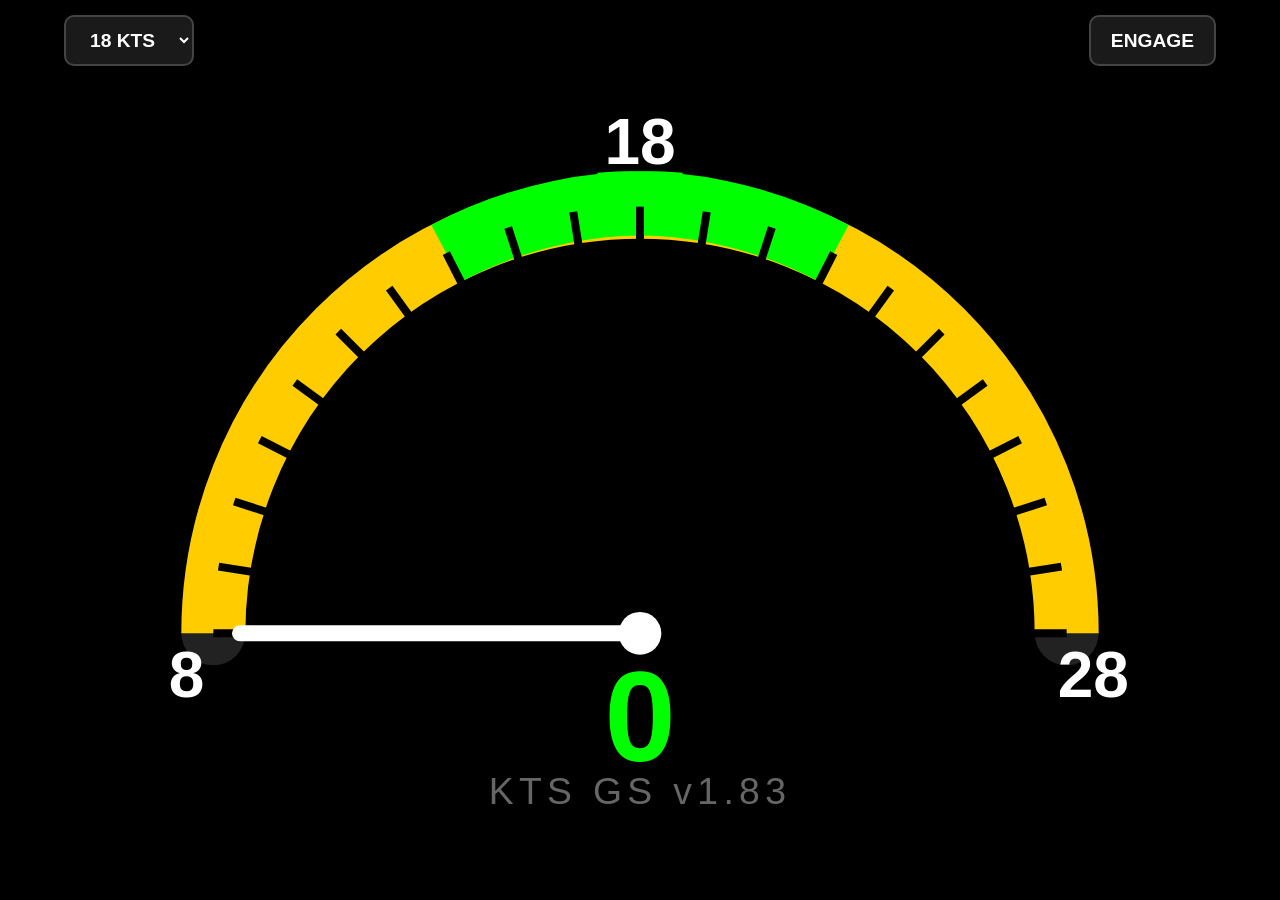
==== index.html @ 5c9ac63e "Update index.html" ====
<!DOCTYPE html>
<html lang="en">
<head>
    <link rel="manifest" href="manifest.json">
    <meta charset="UTF-8">
    <meta name="viewport" content="width=device-width, initial-scale=1.0, maximum-scale=1.0, user-scalable=no">
    <meta name="apple-mobile-web-app-capable" content="yes">
    <meta name="apple-mobile-web-app-status-bar-style" content="black">
    <meta name="theme-color" content="#000000">
    <link rel="apple-touch-icon" href="speed_icon.png">
    <title>Speed GS v1.83</title>
    <style>
        body, html { 
            margin: 0; padding: 0; height: 100%; 
            background: #000; color: #fff; font-family: sans-serif; 
            overflow: hidden; 
        }
        .container { 
            display: flex; flex-direction: column; 
            height: 100vh; width: 100vw; 
            justify-content: center; align-items: center; 
        }
        .controls { 
            position: absolute; top: 15px; width: 90%; 
            display: flex; justify-content: space-between; z-index: 10; 
        }
        select, button { 
            background: #1a1a1a; color: #fff; border: 2px solid #444; 
            padding: 12px 20px; font-size: 1.2rem; border-radius: 10px; 
            font-weight: bold; outline: none; 
        }
        #engage-btn.active { background: #dc3545; border-color: #ff0000; }
        
        /* Updated SVG scaling for any orientation */
        #gauge-svg { 
            width: 95vw; 
            height: auto; 
            max-height: 80vh; 
            margin-top: 20px;
        }
        
        .scale-label { font-size: 12px; fill: #fff; font-weight: bold; }
        .digital-speed { font-size: 24px; font-weight: bold; fill: #00ff00; }
        .digital-unit { font-size: 7px; fill: #666; letter-spacing: 1px; }
    </style>
</head>
<body>

<div class="container">
    <div class="controls">
        <select id="target-speed"></select>
        <button id="engage-btn">ENGAGE</button>
    </div>

    <svg id="gauge-svg" viewBox="0 0 200 135">
        <path d="M 20 100 A 80 80 0 0 1 180 100" fill="none" stroke="#222" stroke-width="12" stroke-linecap="round"/>
        <path d="M 20 100 A 80 80 0 0 1 180 100" fill="none" stroke="#ffcc00" stroke-width="12" />
        <path d="M 100 20 A 80 80 0 0 1 143.2 31.8" fill="none" stroke="#00ff00" stroke-width="12" transform="rotate(-27 100 100)" />
        <path d="M 100 20 A 80 80 0 0 0 56.8 31.8" fill="none" stroke="#00ff00" stroke-width="12" transform="rotate(27 100 100)" />
        <text x="15" y="112" text-anchor="middle" class="scale-label" id="label-min">8</text>
        <text x="100" y="12" text-anchor="middle" class="scale-label" id="label-target">18</text>
        <text x="185" y="112" text-anchor="middle" class="scale-label" id="label-max">28</text>
        <g id="tick-group" stroke="#000" stroke-width="1.5"></g>
        <text x="100" y="124" text-anchor="middle" class="digital-speed" id="speed-val">0</text>
        <text x="100" y="132" text-anchor="middle" class="digital-unit">KTS GS v1.83</text>
        <g id="needle-group" style="transition: transform 0.2s linear; transform: rotate(-90deg); transform-origin: 100px 100px;">
            <line x1="100" y1="100" x2="100" y2="25" stroke="#fff" stroke-width="3" stroke-linecap="round"/>
            <circle cx="100" cy="100" r="4" fill="#fff"/>
        </g>
    </svg>
</div>

<script>
    if ('serviceWorker' in navigator) {
        navigator.serviceWorker.register('./sw.js');
    }

    const targetSelect = document.getElementById('target-speed');
    const needleGroup = document.getElementById('needle-group');
    const speedVal = document.getElementById('speed-val');
    const btn = document.getElementById('engage-btn');
    const labelMin = document.getElementById('label-min');
    const labelTarget = document.getElementById('label-target');
    const labelMax = document.getElementById('label-max');
    const tickGroup = document.getElementById('tick-group');

    let watchID = null;

    function drawTicks() {
        tickGroup.innerHTML = '';
        for (let i = -90; i <= 90; i += 9) {
            const l = document.createElementNS("http://www.w3.org/2000/svg", "line");
            l.setAttribute("x1", "100"); l.setAttribute("y1", "20");
            l.setAttribute("x2", "100"); l.setAttribute("y2", "30");
            l.setAttribute("transform", `rotate(${i} 100 100)`);
            tickGroup.appendChild(l);
        }
    }

    for (let i = 0; i <= 30; i++) {
        let opt = document.createElement('option');
        opt.value = i; opt.textContent = i + " KTS";
        if (i === 18) opt.selected = true;
        targetSelect.appendChild(opt);
    }

    function updateLabels() {
        const t = parseInt(targetSelect.value);
        labelTarget.textContent = t;
        labelMin.textContent = Math.max(0, t - 10);
        labelMax.textContent = t + 10;
    }

    targetSelect.onchange = updateLabels;

    function update(kts) {
        const target = parseFloat(targetSelect.value);
        const diff = kts - target;
        let deg = Math.min(Math.max(diff * 9, -90), 90);
        needleGroup.style.transform = `rotate(${deg}deg)`;
        speedVal.textContent = Math.round(kts);
        speedVal.style.fill = (Math.abs(diff) <= 3) ? "#00ff00" : "#ffcc00";
    }

    btn.onclick = () => {
        if (watchID === null) {
            if ("geolocation" in navigator) {
                btn.innerText = "WAITING...";
                watchID = navigator.geolocation.watchPosition(
                    (p) => {
                        update((p.coords.speed || 0) * 1.94384);
                        btn.innerText = "STOP";
                        btn.classList.add('active');
                    },
                    (e) => {
                        alert("GPS Error: " + e.message);
                        stopGps();
                    },
                    { enableHighAccuracy: true, maximumAge: 0, timeout: 15000 }
                );
            }
        } else {
            stopGps();
        }
    };

    function stopGps() {
        if (watchID !== null) navigator.geolocation.clearWatch(watchID);
        watchID = null;
        btn.innerText = "ENGAGE";
        btn.classList.remove('active');
        update(0);
    }

    drawTicks();
    updateLabels();
</script>
</body>
</html>
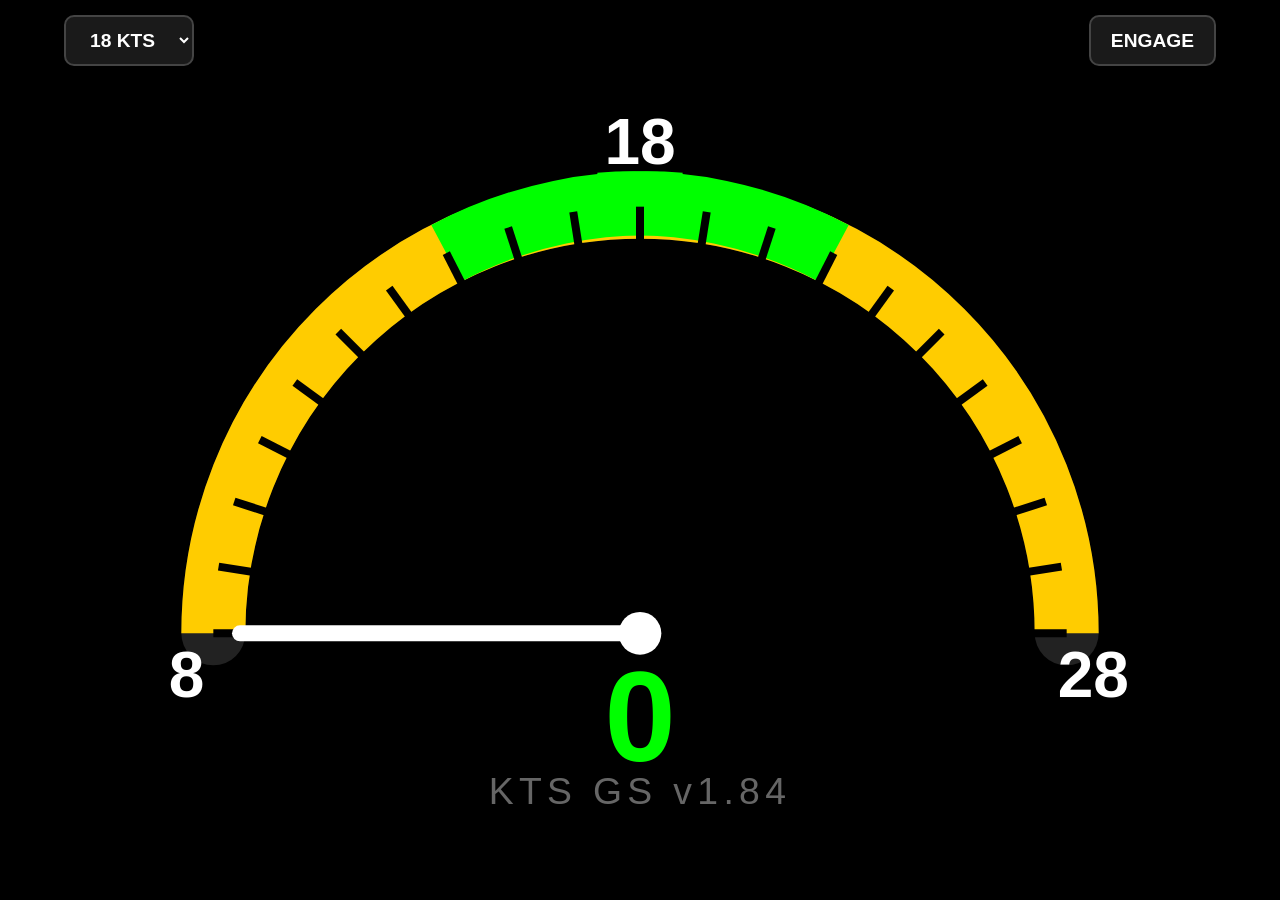
==== commit 8f25e9a7: "Update index.html" ====
--- a/index.html
+++ b/index.html
@@ -62,7 +62,7 @@
         <text x="185" y="112" text-anchor="middle" class="scale-label" id="label-max">28</text>
         <g id="tick-group" stroke="#000" stroke-width="1.5"></g>
         <text x="100" y="124" text-anchor="middle" class="digital-speed" id="speed-val">0</text>
-        <text x="100" y="132" text-anchor="middle" class="digital-unit">KTS GS v1.83</text>
+        <text x="100" y="132" text-anchor="middle" class="digital-unit">KTS GS v1.84</text>
         <g id="needle-group" style="transition: transform 0.2s linear; transform: rotate(-90deg); transform-origin: 100px 100px;">
             <line x1="100" y1="100" x2="100" y2="25" stroke="#fff" stroke-width="3" stroke-linecap="round"/>
             <circle cx="100" cy="100" r="4" fill="#fff"/>
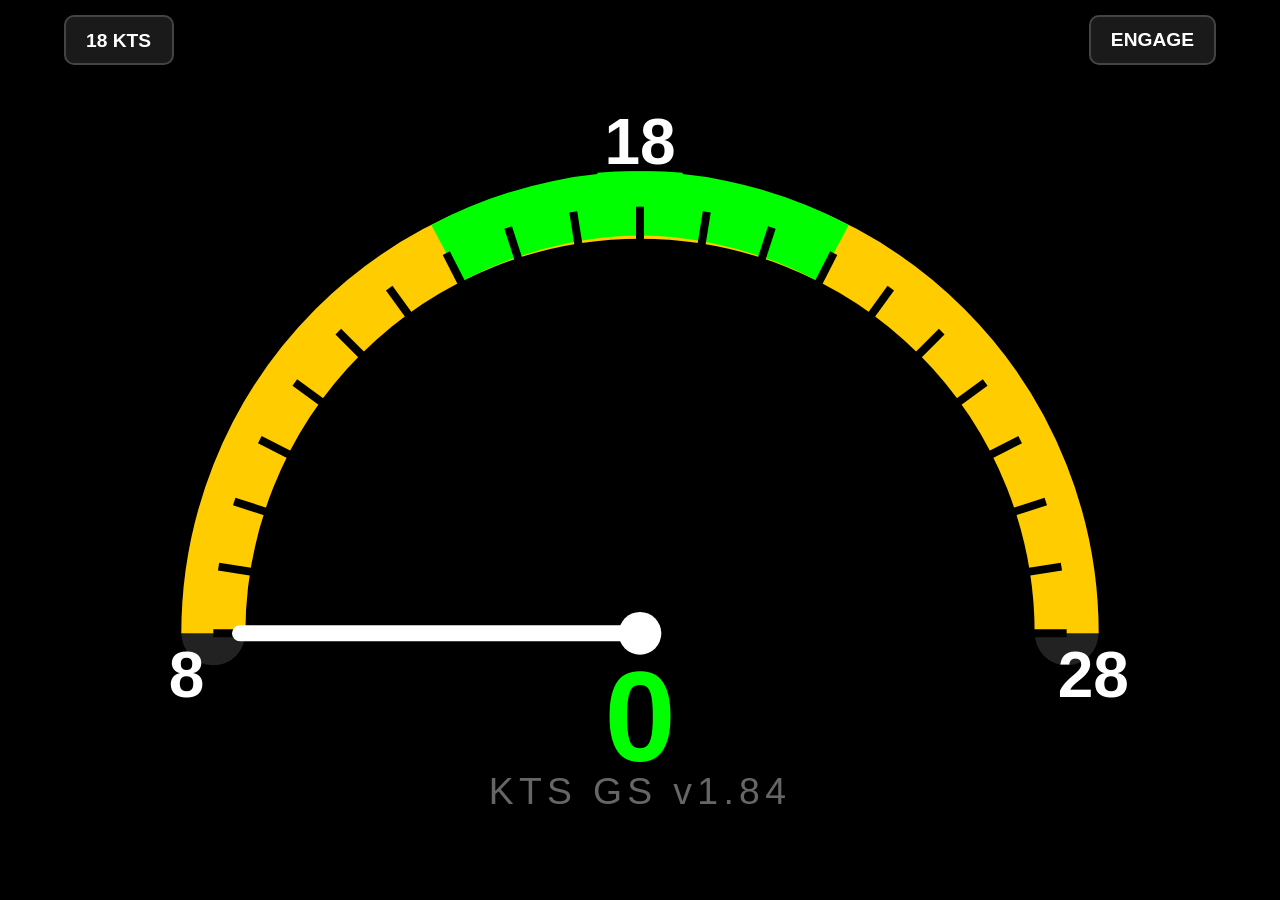
==== commit ba8af1eb: "Update index.html" ====
--- a/index.html
+++ b/index.html
@@ -1,44 +1,77 @@
 <!DOCTYPE html>
 <html lang="en">
 <head>
-    <link rel="manifest" href="manifest.json">
     <meta charset="UTF-8">
     <meta name="viewport" content="width=device-width, initial-scale=1.0, maximum-scale=1.0, user-scalable=no">
+
+    <!-- PWA / iOS -->
     <meta name="apple-mobile-web-app-capable" content="yes">
-    <meta name="apple-mobile-web-app-status-bar-style" content="black">
+    <meta name="apple-mobile-web-app-status-bar-style" content="black-translucent">
+    <meta name="apple-mobile-web-app-title" content="Speed GS">
     <meta name="theme-color" content="#000000">
     <link rel="apple-touch-icon" href="speed_icon.png">
-    <title>Speed GS v1.83</title>
+    <link rel="manifest" href="manifest.json">
+
+    <title>Speed GS v1.84</title>
+
     <style>
-        body, html { 
-            margin: 0; padding: 0; height: 100%; 
-            background: #000; color: #fff; font-family: sans-serif; 
-            overflow: hidden; 
-        }
-        .container { 
-            display: flex; flex-direction: column; 
-            height: 100vh; width: 100vw; 
-            justify-content: center; align-items: center; 
-        }
-        .controls { 
-            position: absolute; top: 15px; width: 90%; 
-            display: flex; justify-content: space-between; z-index: 10; 
-        }
-        select, button { 
-            background: #1a1a1a; color: #fff; border: 2px solid #444; 
-            padding: 12px 20px; font-size: 1.2rem; border-radius: 10px; 
-            font-weight: bold; outline: none; 
-        }
+        *, *::before, *::after { box-sizing: border-box; }
+
+        body, html {
+            margin: 0; padding: 0; height: 100%;
+            background: #000; color: #fff;
+            font-family: sans-serif;
+            overflow: hidden;
+            /* Prevent iOS bounce scroll */
+            position: fixed; width: 100%;
+        }
+
+        .container {
+            display: flex; flex-direction: column;
+            height: 100vh; width: 100vw;
+            justify-content: center; align-items: center;
+        }
+
+        .controls {
+            position: absolute; top: 15px; width: 90%;
+            display: flex; justify-content: space-between; z-index: 10;
+        }
+
+        select, button {
+            background: #1a1a1a; color: #fff; border: 2px solid #444;
+            padding: 12px 20px; font-size: 1.2rem; border-radius: 10px;
+            font-weight: bold; outline: none;
+            -webkit-appearance: none;
+            cursor: pointer;
+        }
+
+        button:active { opacity: 0.8; }
+
         #engage-btn.active { background: #dc3545; border-color: #ff0000; }
-        
-        /* Updated SVG scaling for any orientation */
-        #gauge-svg { 
-            width: 95vw; 
-            height: auto; 
-            max-height: 80vh; 
+
+        #gauge-svg {
+            width: 95vw;
+            height: auto;
+            max-height: 80vh;
             margin-top: 20px;
         }
-        
+
+        /* Error message replaces alert() */
+        #err-msg {
+            position: absolute;
+            bottom: 20px;
+            left: 50%;
+            transform: translateX(-50%);
+            background: #dc3545;
+            color: #fff;
+            padding: 8px 18px;
+            border-radius: 8px;
+            font-size: 0.9rem;
+            display: none;
+            white-space: nowrap;
+            z-index: 20;
+        }
+
         .scale-label { font-size: 12px; fill: #fff; font-weight: bold; }
         .digital-speed { font-size: 24px; font-weight: bold; fill: #00ff00; }
         .digital-unit { font-size: 7px; fill: #666; letter-spacing: 1px; }
@@ -54,38 +87,48 @@
 
     <svg id="gauge-svg" viewBox="0 0 200 135">
         <path d="M 20 100 A 80 80 0 0 1 180 100" fill="none" stroke="#222" stroke-width="12" stroke-linecap="round"/>
-        <path d="M 20 100 A 80 80 0 0 1 180 100" fill="none" stroke="#ffcc00" stroke-width="12" />
-        <path d="M 100 20 A 80 80 0 0 1 143.2 31.8" fill="none" stroke="#00ff00" stroke-width="12" transform="rotate(-27 100 100)" />
-        <path d="M 100 20 A 80 80 0 0 0 56.8 31.8" fill="none" stroke="#00ff00" stroke-width="12" transform="rotate(27 100 100)" />
-        <text x="15" y="112" text-anchor="middle" class="scale-label" id="label-min">8</text>
-        <text x="100" y="12" text-anchor="middle" class="scale-label" id="label-target">18</text>
+        <path d="M 20 100 A 80 80 0 0 1 180 100" fill="none" stroke="#ffcc00" stroke-width="12"/>
+        <path d="M 100 20 A 80 80 0 0 1 143.2 31.8" fill="none" stroke="#00ff00" stroke-width="12" transform="rotate(-27 100 100)"/>
+        <path d="M 100 20 A 80 80 0 0 0 56.8 31.8" fill="none" stroke="#00ff00" stroke-width="12" transform="rotate(27 100 100)"/>
+        <text x="15"  y="112" text-anchor="middle" class="scale-label" id="label-min">8</text>
+        <text x="100" y="12"  text-anchor="middle" class="scale-label" id="label-target">18</text>
         <text x="185" y="112" text-anchor="middle" class="scale-label" id="label-max">28</text>
         <g id="tick-group" stroke="#000" stroke-width="1.5"></g>
         <text x="100" y="124" text-anchor="middle" class="digital-speed" id="speed-val">0</text>
         <text x="100" y="132" text-anchor="middle" class="digital-unit">KTS GS v1.84</text>
-        <g id="needle-group" style="transition: transform 0.2s linear; transform: rotate(-90deg); transform-origin: 100px 100px;">
+        <g id="needle-group" style="transform: rotate(-90deg); transform-origin: 100px 100px; transition: transform 0.2s linear;">
             <line x1="100" y1="100" x2="100" y2="25" stroke="#fff" stroke-width="3" stroke-linecap="round"/>
             <circle cx="100" cy="100" r="4" fill="#fff"/>
         </g>
     </svg>
 </div>
 
+<div id="err-msg"></div>
+
 <script>
+    // ── Service Worker Registration ──────────────────────────────────────────
     if ('serviceWorker' in navigator) {
-        navigator.serviceWorker.register('./sw.js');
-    }
-
+        window.addEventListener('load', () => {
+            navigator.serviceWorker.register('./sw.js', { scope: './' })
+                .then(reg => console.log('SW registered, scope:', reg.scope))
+                .catch(err => console.warn('SW registration failed:', err));
+        });
+    }
+
+    // ── DOM refs ─────────────────────────────────────────────────────────────
     const targetSelect = document.getElementById('target-speed');
-    const needleGroup = document.getElementById('needle-group');
-    const speedVal = document.getElementById('speed-val');
-    const btn = document.getElementById('engage-btn');
-    const labelMin = document.getElementById('label-min');
-    const labelTarget = document.getElementById('label-target');
-    const labelMax = document.getElementById('label-max');
-    const tickGroup = document.getElementById('tick-group');
+    const needleGroup  = document.getElementById('needle-group');
+    const speedVal     = document.getElementById('speed-val');
+    const btn          = document.getElementById('engage-btn');
+    const labelMin     = document.getElementById('label-min');
+    const labelTarget  = document.getElementById('label-target');
+    const labelMax     = document.getElementById('label-max');
+    const tickGroup    = document.getElementById('tick-group');
+    const errMsg       = document.getElementById('err-msg');
 
     let watchID = null;
 
+    // ── Draw tick marks ──────────────────────────────────────────────────────
     function drawTicks() {
         tickGroup.innerHTML = '';
         for (let i = -90; i <= 90; i += 9) {
@@ -97,61 +140,99 @@
         }
     }
 
+    // ── Populate speed selector ──────────────────────────────────────────────
     for (let i = 0; i <= 30; i++) {
-        let opt = document.createElement('option');
-        opt.value = i; opt.textContent = i + " KTS";
+        const opt = document.createElement('option');
+        opt.value = i;
+        opt.textContent = i + " KTS";
         if (i === 18) opt.selected = true;
         targetSelect.appendChild(opt);
     }
 
+    // ── Update arc labels ────────────────────────────────────────────────────
     function updateLabels() {
         const t = parseInt(targetSelect.value);
         labelTarget.textContent = t;
-        labelMin.textContent = Math.max(0, t - 10);
-        labelMax.textContent = t + 10;
-    }
-
-    targetSelect.onchange = updateLabels;
-
+        labelMin.textContent    = Math.max(0, t - 10);
+        labelMax.textContent    = t + 10;
+    }
+    targetSelect.addEventListener('change', updateLabels);
+
+    // ── Show inline error (replaces alert) ───────────────────────────────────
+    function showError(msg) {
+        errMsg.textContent = msg;
+        errMsg.style.display = 'block';
+        setTimeout(() => { errMsg.style.display = 'none'; }, 4000);
+    }
+
+    // ── Update needle & digital readout ──────────────────────────────────────
     function update(kts) {
         const target = parseFloat(targetSelect.value);
-        const diff = kts - target;
-        let deg = Math.min(Math.max(diff * 9, -90), 90);
+        const diff   = kts - target;
+        const deg    = Math.min(Math.max(diff * 9, -90), 90);
         needleGroup.style.transform = `rotate(${deg}deg)`;
-        speedVal.textContent = Math.round(kts);
-        speedVal.style.fill = (Math.abs(diff) <= 3) ? "#00ff00" : "#ffcc00";
-    }
-
-    btn.onclick = () => {
-        if (watchID === null) {
-            if ("geolocation" in navigator) {
-                btn.innerText = "WAITING...";
-                watchID = navigator.geolocation.watchPosition(
-                    (p) => {
-                        update((p.coords.speed || 0) * 1.94384);
-                        btn.innerText = "STOP";
-                        btn.classList.add('active');
-                    },
-                    (e) => {
-                        alert("GPS Error: " + e.message);
-                        stopGps();
-                    },
-                    { enableHighAccuracy: true, maximumAge: 0, timeout: 15000 }
-                );
-            }
-        } else {
-            stopGps();
-        }
-    };
-
+        speedVal.textContent        = Math.round(kts);
+        speedVal.style.fill         = (Math.abs(diff) <= 3) ? "#00ff00" : "#ffcc00";
+    }
+
+    // ── Stop GPS ─────────────────────────────────────────────────────────────
     function stopGps() {
-        if (watchID !== null) navigator.geolocation.clearWatch(watchID);
-        watchID = null;
+        if (watchID !== null) {
+            navigator.geolocation.clearWatch(watchID);
+            watchID = null;
+        }
         btn.innerText = "ENGAGE";
         btn.classList.remove('active');
         update(0);
     }
 
+    // ── ENGAGE button ────────────────────────────────────────────────────────
+    // Uses touchend on iOS to ensure it's treated as a direct user gesture
+    // for the geolocation permission prompt.
+    function handleEngage(e) {
+        e.preventDefault();
+
+        if (watchID !== null) {
+            stopGps();
+            return;
+        }
+
+        if (!("geolocation" in navigator)) {
+            showError("GPS not available on this device.");
+            return;
+        }
+
+        btn.innerText = "WAITING...";
+
+        watchID = navigator.geolocation.watchPosition(
+            (pos) => {
+                const kts = (pos.coords.speed || 0) * 1.94384;
+                update(kts);
+                btn.innerText = "STOP";
+                btn.classList.add('active');
+            },
+            (err) => {
+                // iOS error codes: 1=denied, 2=unavailable, 3=timeout
+                const msgs = {
+                    1: "Location access denied. Enable in Settings → Privacy → Location.",
+                    2: "GPS signal unavailable.",
+                    3: "GPS timed out. Try moving outdoors."
+                };
+                showError(msgs[err.code] || "GPS error: " + err.message);
+                stopGps();
+            },
+            {
+                enableHighAccuracy: true,
+                maximumAge: 0,
+                timeout: 15000
+            }
+        );
+    }
+
+    btn.addEventListener('touchend', handleEngage, { passive: false });
+    btn.addEventListener('click',    handleEngage);
+
+    // ── Init ─────────────────────────────────────────────────────────────────
     drawTicks();
     updateLabels();
 </script>
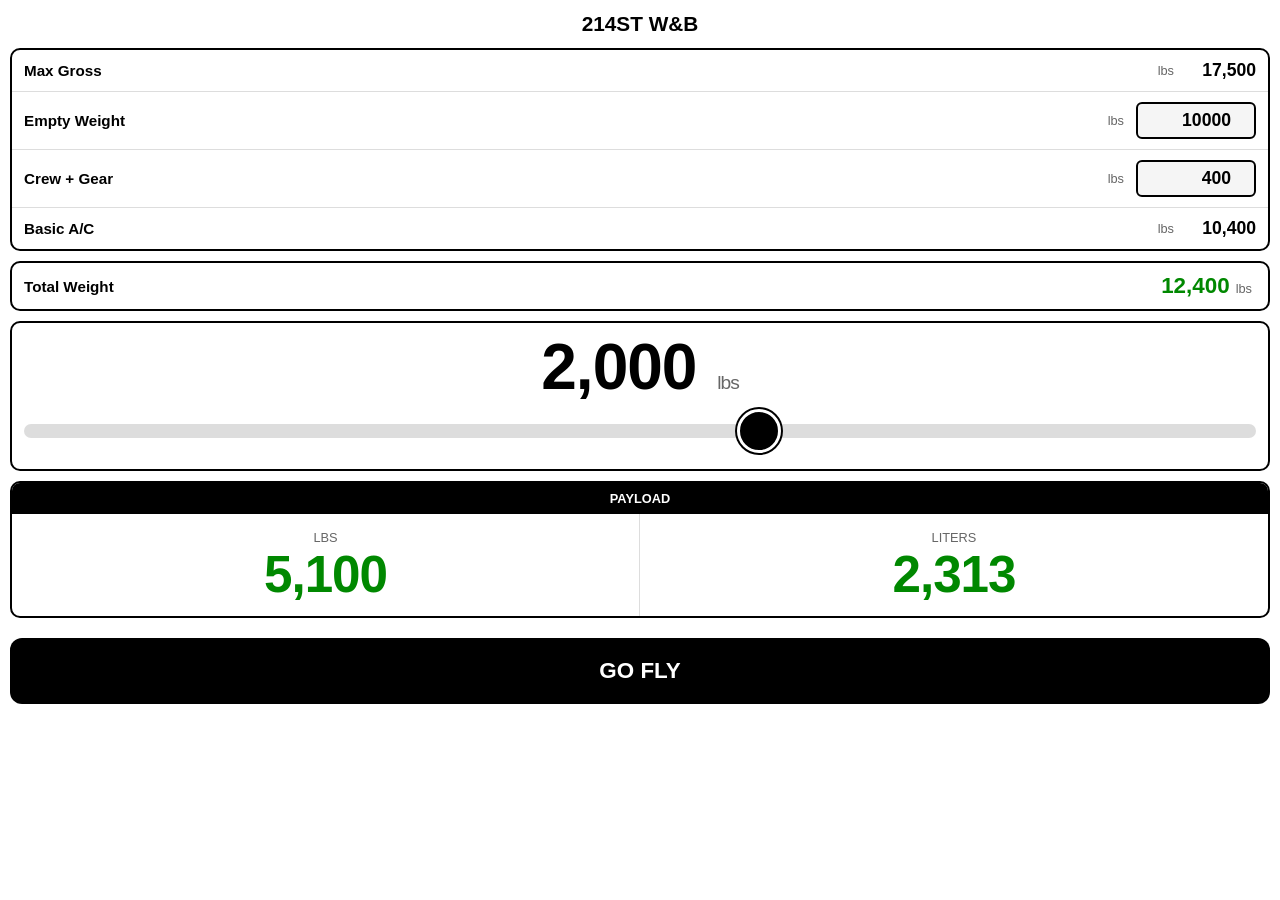
==== commit f790d175: "Update index.html" ====
--- a/index.html
+++ b/index.html
@@ -3,238 +3,233 @@
 <head>
     <meta charset="UTF-8">
     <meta name="viewport" content="width=device-width, initial-scale=1.0, maximum-scale=1.0, user-scalable=no">
-
-    <!-- PWA / iOS -->
     <meta name="apple-mobile-web-app-capable" content="yes">
     <meta name="apple-mobile-web-app-status-bar-style" content="black-translucent">
-    <meta name="apple-mobile-web-app-title" content="Speed GS">
-    <meta name="theme-color" content="#000000">
-    <link rel="apple-touch-icon" href="speed_icon.png">
+    <meta name="apple-mobile-web-app-title" content="214ST W&B">
+    <meta name="theme-color" content="#000">
+    <link rel="apple-touch-icon" href="icon.png">
     <link rel="manifest" href="manifest.json">
-
-    <title>Speed GS v1.84</title>
-
+    <title>Bell 214ST W&amp;B v1.90</title>
     <style>
         *, *::before, *::after { box-sizing: border-box; }
 
-        body, html {
-            margin: 0; padding: 0; height: 100%;
-            background: #000; color: #fff;
+        body {
+            margin: 0; padding: 0;
+            background: #fff;
+            color: #000;
             font-family: sans-serif;
-            overflow: hidden;
-            /* Prevent iOS bounce scroll */
-            position: fixed; width: 100%;
+            position: fixed; width: 100%; height: 100%;
+            overflow-y: auto; -webkit-overflow-scrolling: touch;
         }
 
-        .container {
-            display: flex; flex-direction: column;
-            height: 100vh; width: 100vw;
-            justify-content: center; align-items: center;
+        .page { width: 100%; padding: 12px 10px 30px 10px; }
+        #flight-page { display: none; background: #f0f0f0; min-height: 100vh; }
+
+        h2 { text-align: center; margin: 0 0 12px 0; font-size: clamp(1rem, 5vw, 1.3rem); }
+
+        .input-block { border: 2px solid #000; border-radius: 10px; margin-bottom: 10px; overflow: hidden; background: #fff; }
+        .input-row { display: flex; align-items: center; justify-content: space-between; padding: 10px 12px; border-bottom: 1px solid #ddd; gap: 8px; }
+        .input-row:last-child { border-bottom: none; }
+        .input-label { font-size: clamp(0.75rem, 3.5vw, 0.95rem); font-weight: bold; flex: 1; }
+        .input-unit { font-size: clamp(0.65rem, 2.5vw, 0.8rem); color: #666; margin-right: 4px; }
+        .fixed-val { font-size: clamp(0.9rem, 4vw, 1.1rem); font-weight: bold; color: #000; min-width: 70px; text-align: right; }
+
+        input[type="number"] {
+            background: #f5f5f5; border: 2px solid #000; border-radius: 6px;
+            color: #000; font-family: sans-serif; font-size: clamp(0.9rem, 4vw, 1.1rem);
+            font-weight: bold; padding: 6px 8px; text-align: right;
+            width: clamp(90px, 28vw, 120px); outline: none; -webkit-appearance: none;
         }
 
-        .controls {
-            position: absolute; top: 15px; width: 90%;
-            display: flex; justify-content: space-between; z-index: 10;
-        }
-
-        select, button {
-            background: #1a1a1a; color: #fff; border: 2px solid #444;
-            padding: 12px 20px; font-size: 1.2rem; border-radius: 10px;
-            font-weight: bold; outline: none;
-            -webkit-appearance: none;
-            cursor: pointer;
-        }
-
-        button:active { opacity: 0.8; }
-
-        #engage-btn.active { background: #dc3545; border-color: #ff0000; }
-
-        #gauge-svg {
-            width: 95vw;
-            height: auto;
-            max-height: 80vh;
-            margin-top: 20px;
-        }
-
-        /* Error message replaces alert() */
-        #err-msg {
-            position: absolute;
-            bottom: 20px;
-            left: 50%;
-            transform: translateX(-50%);
-            background: #dc3545;
-            color: #fff;
-            padding: 8px 18px;
-            border-radius: 8px;
-            font-size: 0.9rem;
-            display: none;
-            white-space: nowrap;
-            z-index: 20;
-        }
-
-        .scale-label { font-size: 12px; fill: #fff; font-weight: bold; }
-        .digital-speed { font-size: 24px; font-weight: bold; fill: #00ff00; }
-        .digital-unit { font-size: 7px; fill: #666; letter-spacing: 1px; }
+        .total-row { display: flex; align-items: center; justify-content: space-between; padding: 10px 12px; border: 2px solid #000; border-radius: 10px; margin-bottom: 10px; background: #fff; }
+        .total-label { font-size: clamp(0.75rem, 3.5vw, 0.95rem); font-weight: bold; }
+        .total-val { font-size: clamp(1.1rem, 5vw, 1.4rem); font-weight: bold; }
+        .total-val.ok { color: #008800; }
+        .total-val.danger { color: #cc0000; }
+
+        #warn-banner { display: none; background: #cc0000; color: #fff; text-align: center; padding: 8px 12px; border-radius: 8px; font-weight: bold; font-size: clamp(0.75rem, 3.5vw, 0.9rem); margin-bottom: 10px; }
+
+        .fuel-section { border: 2px solid #000; border-radius: 10px; padding: 12px 12px 16px 12px; margin-bottom: 10px; background: #fff; }
+        .fuel-title { font-size: clamp(0.7rem, 3vw, 0.85rem); font-weight: bold; text-transform: uppercase; color: #666; }
+        .fuel-big { font-size: clamp(2.5rem, 15vw, 4rem); font-weight: bold; text-align: center; line-height: 1; margin-bottom: 10px; letter-spacing: -1px; }
+        .fuel-big span { font-size: clamp(1rem, 4vw, 1.2rem); font-weight: normal; color: #666; margin-left: 4px; }
+
+        input[type="range"] { -webkit-appearance: none; width: 100%; height: 14px; border-radius: 7px; background: #ddd; outline: none; margin: 15px 0; }
+        input[type="range"]::-webkit-slider-thumb { -webkit-appearance: none; width: 44px; height: 44px; border-radius: 50%; background: #000; cursor: pointer; border: 3px solid #fff; box-shadow: 0 0 0 2px #000; }
+
+        .result-section { border: 2px solid #000; border-radius: 10px; overflow: hidden; margin-bottom: 10px; background: #fff; }
+        .result-title { background: #000; color: #fff; text-align: center; padding: 8px; font-size: clamp(0.65rem, 2.8vw, 0.8rem); font-weight: bold; text-transform: uppercase; }
+        .result-grid { display: grid; grid-template-columns: 1fr 1fr; }
+        .result-item { padding: 16px 10px; text-align: center; border-right: 1px solid #ddd; }
+        .result-item:last-child { border-right: none; }
+        .r-label { font-size: clamp(0.65rem, 2.8vw, 0.8rem); color: #666; text-transform: uppercase; display: block; margin-bottom: 4px; }
+        .r-val { font-size: clamp(2rem, 11vw, 3.2rem); font-weight: bold; display: block; line-height: 1; letter-spacing: -1px; }
+        .r-val.ok { color: #008800; }
+        .r-val.warn { color: #cc7700; }
+        .r-val.danger { color: #cc0000; }
+
+        .btn-go { width: 100%; background: #000; color: #fff; border: none; padding: 20px; font-size: 1.4rem; font-weight: bold; border-radius: 12px; margin-top: 10px; text-transform: uppercase; }
+        .btn-back { background: #444; color: #fff; border: none; padding: 12px 24px; border-radius: 8px; font-weight: bold; margin-bottom: 15px; }
+
+        .timer-display { font-size: 4.5rem; font-weight: bold; text-align: center; font-family: monospace; margin: 15px 0; color: #000; letter-spacing: -2px; }
     </style>
 </head>
 <body>
 
-<div class="container">
-    <div class="controls">
-        <select id="target-speed"></select>
-        <button id="engage-btn">ENGAGE</button>
-    </div>
-
-    <svg id="gauge-svg" viewBox="0 0 200 135">
-        <path d="M 20 100 A 80 80 0 0 1 180 100" fill="none" stroke="#222" stroke-width="12" stroke-linecap="round"/>
-        <path d="M 20 100 A 80 80 0 0 1 180 100" fill="none" stroke="#ffcc00" stroke-width="12"/>
-        <path d="M 100 20 A 80 80 0 0 1 143.2 31.8" fill="none" stroke="#00ff00" stroke-width="12" transform="rotate(-27 100 100)"/>
-        <path d="M 100 20 A 80 80 0 0 0 56.8 31.8" fill="none" stroke="#00ff00" stroke-width="12" transform="rotate(27 100 100)"/>
-        <text x="15"  y="112" text-anchor="middle" class="scale-label" id="label-min">8</text>
-        <text x="100" y="12"  text-anchor="middle" class="scale-label" id="label-target">18</text>
-        <text x="185" y="112" text-anchor="middle" class="scale-label" id="label-max">28</text>
-        <g id="tick-group" stroke="#000" stroke-width="1.5"></g>
-        <text x="100" y="124" text-anchor="middle" class="digital-speed" id="speed-val">0</text>
-        <text x="100" y="132" text-anchor="middle" class="digital-unit">KTS GS v1.84</text>
-        <g id="needle-group" style="transform: rotate(-90deg); transform-origin: 100px 100px; transition: transform 0.2s linear;">
-            <line x1="100" y1="100" x2="100" y2="25" stroke="#fff" stroke-width="3" stroke-linecap="round"/>
-            <circle cx="100" cy="100" r="4" fill="#fff"/>
-        </g>
-    </svg>
+<div id="calc-page" class="page">
+    <h2>214ST W&amp;B</h2>
+    <div id="warn-banner">⚠ OVER MAX GROSS</div>
+    <div class="input-block">
+        <div class="input-row"><span class="input-label">Max Gross</span><span class="input-unit">lbs</span><span class="fixed-val">17,500</span></div>
+        <div class="input-row"><span class="input-label">Empty Weight</span><span class="input-unit">lbs</span><input type="number" id="empty-weight" value="10000" step="10"></div>
+        <div class="input-row"><span class="input-label">Crew + Gear</span><span class="input-unit">lbs</span><input type="number" id="crew-gear" value="400" step="10"></div>
+        <div class="input-row"><span class="input-label">Basic A/C</span><span class="input-unit">lbs</span><span class="fixed-val" id="basic-ac">10,400</span></div>
+    </div>
+    <div class="total-row">
+        <span class="total-label">Total Weight</span>
+        <div style="display:flex;align-items:baseline;gap:6px;"><span class="total-val ok" id="total-weight">--</span><span class="input-unit">lbs</span></div>
+    </div>
+    <div class="fuel-section">
+        <div class="fuel-big" id="fuel-display">2,000 <span>lbs</span></div>
+        <input type="range" id="fuel-slider" min="500" max="3000" step="10" value="2000">
+    </div>
+    <div class="result-section">
+        <div class="result-title">Payload</div>
+        <div class="result-grid">
+            <div class="result-item"><span class="r-label">lbs</span><span class="r-val ok" id="res-lbs">--</span></div>
+            <div class="result-item"><span class="r-label">liters</span><span class="r-val ok" id="res-liters">--</span></div>
+        </div>
+    </div>
+    <button class="btn-go" onclick="showFlightPage()">GO FLY</button>
 </div>
 
-<div id="err-msg"></div>
+<div id="flight-page" class="page">
+    <button class="btn-back" onclick="showCalcPage()">BACK</button>
+    <div class="timer-display" id="flight-timer">00:00:00</div>
+    <div class="result-section">
+        <div class="result-title">Live Payload</div>
+        <div class="result-grid">
+            <div class="result-item"><span class="r-label">lbs</span><span class="r-val ok" id="fly-lbs">--</span></div>
+            <div class="result-item"><span class="r-label">liters</span><span class="r-val ok" id="fly-liters">--</span></div>
+        </div>
+    </div>
+    <div class="fuel-section">
+        <div class="fuel-title">Active Fuel</div>
+        <div class="fuel-big" id="fly-fuel-display">-- <span>lbs</span></div>
+        <input type="range" id="fly-fuel-slider" min="500" max="3000" step="10">
+    </div>
+</div>
 
 <script>
-    // ── Service Worker Registration ──────────────────────────────────────────
     if ('serviceWorker' in navigator) {
-        window.addEventListener('load', () => {
-            navigator.serviceWorker.register('./sw.js', { scope: './' })
-                .then(reg => console.log('SW registered, scope:', reg.scope))
-                .catch(err => console.warn('SW registration failed:', err));
-        });
-    }
-
-    // ── DOM refs ─────────────────────────────────────────────────────────────
-    const targetSelect = document.getElementById('target-speed');
-    const needleGroup  = document.getElementById('needle-group');
-    const speedVal     = document.getElementById('speed-val');
-    const btn          = document.getElementById('engage-btn');
-    const labelMin     = document.getElementById('label-min');
-    const labelTarget  = document.getElementById('label-target');
-    const labelMax     = document.getElementById('label-max');
-    const tickGroup    = document.getElementById('tick-group');
-    const errMsg       = document.getElementById('err-msg');
-
-    let watchID = null;
-
-    // ── Draw tick marks ──────────────────────────────────────────────────────
-    function drawTicks() {
-        tickGroup.innerHTML = '';
-        for (let i = -90; i <= 90; i += 9) {
-            const l = document.createElementNS("http://www.w3.org/2000/svg", "line");
-            l.setAttribute("x1", "100"); l.setAttribute("y1", "20");
-            l.setAttribute("x2", "100"); l.setAttribute("y2", "30");
-            l.setAttribute("transform", `rotate(${i} 100 100)`);
-            tickGroup.appendChild(l);
-        }
-    }
-
-    // ── Populate speed selector ──────────────────────────────────────────────
-    for (let i = 0; i <= 30; i++) {
-        const opt = document.createElement('option');
-        opt.value = i;
-        opt.textContent = i + " KTS";
-        if (i === 18) opt.selected = true;
-        targetSelect.appendChild(opt);
-    }
-
-    // ── Update arc labels ────────────────────────────────────────────────────
-    function updateLabels() {
-        const t = parseInt(targetSelect.value);
-        labelTarget.textContent = t;
-        labelMin.textContent    = Math.max(0, t - 10);
-        labelMax.textContent    = t + 10;
-    }
-    targetSelect.addEventListener('change', updateLabels);
-
-    // ── Show inline error (replaces alert) ───────────────────────────────────
-    function showError(msg) {
-        errMsg.textContent = msg;
-        errMsg.style.display = 'block';
-        setTimeout(() => { errMsg.style.display = 'none'; }, 4000);
-    }
-
-    // ── Update needle & digital readout ──────────────────────────────────────
-    function update(kts) {
-        const target = parseFloat(targetSelect.value);
-        const diff   = kts - target;
-        const deg    = Math.min(Math.max(diff * 9, -90), 90);
-        needleGroup.style.transform = `rotate(${deg}deg)`;
-        speedVal.textContent        = Math.round(kts);
-        speedVal.style.fill         = (Math.abs(diff) <= 3) ? "#00ff00" : "#ffcc00";
-    }
-
-    // ── Stop GPS ─────────────────────────────────────────────────────────────
-    function stopGps() {
-        if (watchID !== null) {
-            navigator.geolocation.clearWatch(watchID);
-            watchID = null;
-        }
-        btn.innerText = "ENGAGE";
-        btn.classList.remove('active');
-        update(0);
-    }
-
-    // ── ENGAGE button ────────────────────────────────────────────────────────
-    // Uses touchend on iOS to ensure it's treated as a direct user gesture
-    // for the geolocation permission prompt.
-    function handleEngage(e) {
-        e.preventDefault();
-
-        if (watchID !== null) {
-            stopGps();
-            return;
-        }
-
-        if (!("geolocation" in navigator)) {
-            showError("GPS not available on this device.");
-            return;
-        }
-
-        btn.innerText = "WAITING...";
-
-        watchID = navigator.geolocation.watchPosition(
-            (pos) => {
-                const kts = (pos.coords.speed || 0) * 1.94384;
-                update(kts);
-                btn.innerText = "STOP";
-                btn.classList.add('active');
-            },
-            (err) => {
-                // iOS error codes: 1=denied, 2=unavailable, 3=timeout
-                const msgs = {
-                    1: "Location access denied. Enable in Settings → Privacy → Location.",
-                    2: "GPS signal unavailable.",
-                    3: "GPS timed out. Try moving outdoors."
-                };
-                showError(msgs[err.code] || "GPS error: " + err.message);
-                stopGps();
-            },
-            {
-                enableHighAccuracy: true,
-                maximumAge: 0,
-                timeout: 15000
-            }
-        );
-    }
-
-    btn.addEventListener('touchend', handleEngage, { passive: false });
-    btn.addEventListener('click',    handleEngage);
-
-    // ── Init ─────────────────────────────────────────────────────────────────
-    drawTicks();
-    updateLabels();
+        navigator.serviceWorker.register('./sw.js');
+    }
+
+    var MAX_GROSS      = 17500;
+    var FUEL_BURN_RATE = 800; 
+
+    var emptyInput  = document.getElementById('empty-weight');
+    var crewInput   = document.getElementById('crew-gear');
+    var fuelSlider  = document.getElementById('fuel-slider');
+    var basicAcSpan = document.getElementById('basic-ac');
+    var fuelDisplay = document.getElementById('fuel-display');
+    var totalWtEl   = document.getElementById('total-weight');
+    var warnBanner  = document.getElementById('warn-banner');
+    var resLbs      = document.getElementById('res-lbs');
+    var resLiters   = document.getElementById('res-liters');
+
+    var flyFuelSlider = document.getElementById('fly-fuel-slider');
+    var flyFuelDisplay = document.getElementById('fly-fuel-display');
+    var flyLbs = document.getElementById('fly-lbs');
+    var flyLiters = document.getElementById('fly-liters');
+    var timerEl = document.getElementById('flight-timer');
+
+    var flightStartTime = null;
+    var timerInterval = null;
+    var startFuel = 0;
+
+    function fmt(n) { return Math.round(n).toLocaleString(); }
+    function lbsToLiters(lbs) { return Math.round(lbs * 0.4536); }
+
+    function update() {
+        var empty   = parseFloat(emptyInput.value) || 0;
+        var crew    = parseFloat(crewInput.value)  || 0;
+        var fuel    = parseFloat(fuelSlider.value) || 0;
+        var basic   = empty + crew;
+        var total   = basic + fuel;
+        var payload = MAX_GROSS - total;
+
+        basicAcSpan.textContent = fmt(basic);
+        fuelDisplay.innerHTML = fmt(fuel) + ' <span>lbs</span>';
+        totalWtEl.textContent = fmt(total);
+        
+        totalWtEl.className = total > MAX_GROSS ? 'total-val danger' : 'total-val ok';
+        warnBanner.style.display = total > MAX_GROSS ? 'block' : 'none';
+
+        var cls = payload < 0 ? 'r-val danger' : (payload < 500 ? 'r-val warn' : 'r-val ok');
+        resLbs.textContent = payload < 0 ? 'OVER' : fmt(payload);
+        resLbs.className = cls;
+        resLiters.textContent = payload < 0 ? '--' : fmt(lbsToLiters(payload));
+        resLiters.className = cls;
+    }
+
+    function showFlightPage() {
+        document.getElementById('calc-page').style.display = 'none';
+        document.getElementById('flight-page').style.display = 'block';
+        startFuel = parseFloat(fuelSlider.value);
+        flyFuelSlider.value = startFuel;
+        flightStartTime = Date.now();
+        updateFlightDisplay();
+        timerInterval = setInterval(tick, 1000);
+    }
+
+    function showCalcPage() {
+        clearInterval(timerInterval);
+        document.getElementById('flight-page').style.display = 'none';
+        document.getElementById('calc-page').style.display = 'block';
+        fuelSlider.value = flyFuelSlider.value;
+        update();
+    }
+
+    function tick() {
+        var elapsedMs = Date.now() - flightStartTime;
+        var s = Math.floor(elapsedMs / 1000);
+        var h = Math.floor(s / 3600);
+        var m = Math.floor((s % 3600) / 60);
+        var sec = s % 60;
+        timerEl.textContent = [h, m, sec].map(v => v.toString().padStart(2, '0')).join(':');
+
+        var elapsedHours = elapsedMs / (1000 * 60 * 60);
+        var currentFuel = Math.max(500, startFuel - (elapsedHours * FUEL_BURN_RATE));
+        
+        flyFuelSlider.value = currentFuel;
+        updateFlightDisplay();
+    }
+
+    function updateFlightDisplay() {
+        var currentFuel = parseFloat(flyFuelSlider.value);
+        var payload = MAX_GROSS - ((parseFloat(emptyInput.value)||0) + (parseFloat(crewInput.value)||0) + currentFuel);
+        flyFuelDisplay.innerHTML = fmt(currentFuel) + ' <span>lbs</span>';
+        var cls = payload < 0 ? 'r-val danger' : (payload < 500 ? 'r-val warn' : 'r-val ok');
+        flyLbs.textContent = payload < 0 ? 'OVER' : fmt(payload);
+        flyLbs.className = cls;
+        flyLiters.textContent = payload < 0 ? '--' : fmt(lbsToLiters(payload));
+        flyLiters.className = cls;
+    }
+
+    flyFuelSlider.addEventListener('input', function() {
+        var currentManualFuel = parseFloat(flyFuelSlider.value);
+        var elapsedHours = (Date.now() - flightStartTime) / (1000 * 60 * 60);
+        // Recalculate theoretical start fuel so the existing timer offset 
+        // results in exactly the manual fuel value we just selected.
+        startFuel = currentManualFuel + (FUEL_BURN_RATE * elapsedHours);
+        updateFlightDisplay();
+    });
+
+    fuelSlider.addEventListener('input', update);
+    emptyInput.addEventListener('input', update);
+    crewInput.addEventListener('input',  update);
+    update();
 </script>
 </body>
 </html>
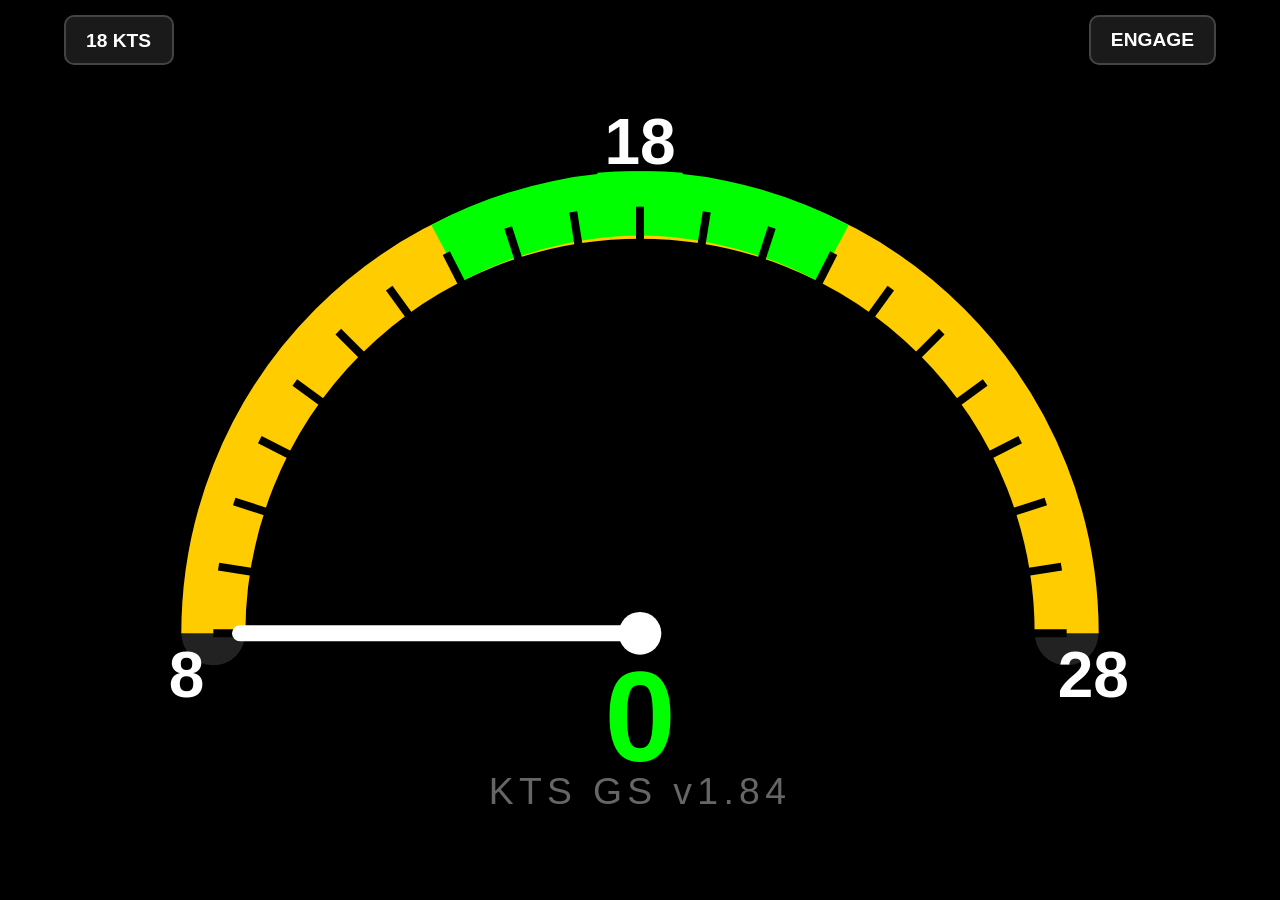
==== commit cd1c89f9: "Update index.html" ====
--- a/index.html
+++ b/index.html
@@ -3,233 +3,238 @@
 <head>
     <meta charset="UTF-8">
     <meta name="viewport" content="width=device-width, initial-scale=1.0, maximum-scale=1.0, user-scalable=no">
+
+    <!-- PWA / iOS -->
     <meta name="apple-mobile-web-app-capable" content="yes">
     <meta name="apple-mobile-web-app-status-bar-style" content="black-translucent">
-    <meta name="apple-mobile-web-app-title" content="214ST W&B">
-    <meta name="theme-color" content="#000">
-    <link rel="apple-touch-icon" href="icon.png">
+    <meta name="apple-mobile-web-app-title" content="Speed GS">
+    <meta name="theme-color" content="#000000">
+    <link rel="apple-touch-icon" href="speed_icon.png">
     <link rel="manifest" href="manifest.json">
-    <title>Bell 214ST W&amp;B v1.90</title>
+
+    <title>Speed GS v1.84</title>
+
     <style>
         *, *::before, *::after { box-sizing: border-box; }
 
-        body {
-            margin: 0; padding: 0;
-            background: #fff;
-            color: #000;
+        body, html {
+            margin: 0; padding: 0; height: 100%;
+            background: #000; color: #fff;
             font-family: sans-serif;
-            position: fixed; width: 100%; height: 100%;
-            overflow-y: auto; -webkit-overflow-scrolling: touch;
-        }
-
-        .page { width: 100%; padding: 12px 10px 30px 10px; }
-        #flight-page { display: none; background: #f0f0f0; min-height: 100vh; }
-
-        h2 { text-align: center; margin: 0 0 12px 0; font-size: clamp(1rem, 5vw, 1.3rem); }
-
-        .input-block { border: 2px solid #000; border-radius: 10px; margin-bottom: 10px; overflow: hidden; background: #fff; }
-        .input-row { display: flex; align-items: center; justify-content: space-between; padding: 10px 12px; border-bottom: 1px solid #ddd; gap: 8px; }
-        .input-row:last-child { border-bottom: none; }
-        .input-label { font-size: clamp(0.75rem, 3.5vw, 0.95rem); font-weight: bold; flex: 1; }
-        .input-unit { font-size: clamp(0.65rem, 2.5vw, 0.8rem); color: #666; margin-right: 4px; }
-        .fixed-val { font-size: clamp(0.9rem, 4vw, 1.1rem); font-weight: bold; color: #000; min-width: 70px; text-align: right; }
-
-        input[type="number"] {
-            background: #f5f5f5; border: 2px solid #000; border-radius: 6px;
-            color: #000; font-family: sans-serif; font-size: clamp(0.9rem, 4vw, 1.1rem);
-            font-weight: bold; padding: 6px 8px; text-align: right;
-            width: clamp(90px, 28vw, 120px); outline: none; -webkit-appearance: none;
-        }
-
-        .total-row { display: flex; align-items: center; justify-content: space-between; padding: 10px 12px; border: 2px solid #000; border-radius: 10px; margin-bottom: 10px; background: #fff; }
-        .total-label { font-size: clamp(0.75rem, 3.5vw, 0.95rem); font-weight: bold; }
-        .total-val { font-size: clamp(1.1rem, 5vw, 1.4rem); font-weight: bold; }
-        .total-val.ok { color: #008800; }
-        .total-val.danger { color: #cc0000; }
-
-        #warn-banner { display: none; background: #cc0000; color: #fff; text-align: center; padding: 8px 12px; border-radius: 8px; font-weight: bold; font-size: clamp(0.75rem, 3.5vw, 0.9rem); margin-bottom: 10px; }
-
-        .fuel-section { border: 2px solid #000; border-radius: 10px; padding: 12px 12px 16px 12px; margin-bottom: 10px; background: #fff; }
-        .fuel-title { font-size: clamp(0.7rem, 3vw, 0.85rem); font-weight: bold; text-transform: uppercase; color: #666; }
-        .fuel-big { font-size: clamp(2.5rem, 15vw, 4rem); font-weight: bold; text-align: center; line-height: 1; margin-bottom: 10px; letter-spacing: -1px; }
-        .fuel-big span { font-size: clamp(1rem, 4vw, 1.2rem); font-weight: normal; color: #666; margin-left: 4px; }
-
-        input[type="range"] { -webkit-appearance: none; width: 100%; height: 14px; border-radius: 7px; background: #ddd; outline: none; margin: 15px 0; }
-        input[type="range"]::-webkit-slider-thumb { -webkit-appearance: none; width: 44px; height: 44px; border-radius: 50%; background: #000; cursor: pointer; border: 3px solid #fff; box-shadow: 0 0 0 2px #000; }
-
-        .result-section { border: 2px solid #000; border-radius: 10px; overflow: hidden; margin-bottom: 10px; background: #fff; }
-        .result-title { background: #000; color: #fff; text-align: center; padding: 8px; font-size: clamp(0.65rem, 2.8vw, 0.8rem); font-weight: bold; text-transform: uppercase; }
-        .result-grid { display: grid; grid-template-columns: 1fr 1fr; }
-        .result-item { padding: 16px 10px; text-align: center; border-right: 1px solid #ddd; }
-        .result-item:last-child { border-right: none; }
-        .r-label { font-size: clamp(0.65rem, 2.8vw, 0.8rem); color: #666; text-transform: uppercase; display: block; margin-bottom: 4px; }
-        .r-val { font-size: clamp(2rem, 11vw, 3.2rem); font-weight: bold; display: block; line-height: 1; letter-spacing: -1px; }
-        .r-val.ok { color: #008800; }
-        .r-val.warn { color: #cc7700; }
-        .r-val.danger { color: #cc0000; }
-
-        .btn-go { width: 100%; background: #000; color: #fff; border: none; padding: 20px; font-size: 1.4rem; font-weight: bold; border-radius: 12px; margin-top: 10px; text-transform: uppercase; }
-        .btn-back { background: #444; color: #fff; border: none; padding: 12px 24px; border-radius: 8px; font-weight: bold; margin-bottom: 15px; }
-
-        .timer-display { font-size: 4.5rem; font-weight: bold; text-align: center; font-family: monospace; margin: 15px 0; color: #000; letter-spacing: -2px; }
+            overflow: hidden;
+            /* Prevent iOS bounce scroll */
+            position: fixed; width: 100%;
+        }
+
+        .container {
+            display: flex; flex-direction: column;
+            height: 100vh; width: 100vw;
+            justify-content: center; align-items: center;
+        }
+
+        .controls {
+            position: absolute; top: 15px; width: 90%;
+            display: flex; justify-content: space-between; z-index: 10;
+        }
+
+        select, button {
+            background: #1a1a1a; color: #fff; border: 2px solid #444;
+            padding: 12px 20px; font-size: 1.2rem; border-radius: 10px;
+            font-weight: bold; outline: none;
+            -webkit-appearance: none;
+            cursor: pointer;
+        }
+
+        button:active { opacity: 0.8; }
+
+        #engage-btn.active { background: #dc3545; border-color: #ff0000; }
+
+        #gauge-svg {
+            width: 95vw;
+            height: auto;
+            max-height: 80vh;
+            margin-top: 20px;
+        }
+
+        /* Error message replaces alert() */
+        #err-msg {
+            position: absolute;
+            bottom: 20px;
+            left: 50%;
+            transform: translateX(-50%);
+            background: #dc3545;
+            color: #fff;
+            padding: 8px 18px;
+            border-radius: 8px;
+            font-size: 0.9rem;
+            display: none;
+            white-space: nowrap;
+            z-index: 20;
+        }
+
+        .scale-label { font-size: 12px; fill: #fff; font-weight: bold; }
+        .digital-speed { font-size: 24px; font-weight: bold; fill: #00ff00; }
+        .digital-unit { font-size: 7px; fill: #666; letter-spacing: 1px; }
     </style>
 </head>
 <body>
 
-<div id="calc-page" class="page">
-    <h2>214ST W&amp;B</h2>
-    <div id="warn-banner">⚠ OVER MAX GROSS</div>
-    <div class="input-block">
-        <div class="input-row"><span class="input-label">Max Gross</span><span class="input-unit">lbs</span><span class="fixed-val">17,500</span></div>
-        <div class="input-row"><span class="input-label">Empty Weight</span><span class="input-unit">lbs</span><input type="number" id="empty-weight" value="10000" step="10"></div>
-        <div class="input-row"><span class="input-label">Crew + Gear</span><span class="input-unit">lbs</span><input type="number" id="crew-gear" value="400" step="10"></div>
-        <div class="input-row"><span class="input-label">Basic A/C</span><span class="input-unit">lbs</span><span class="fixed-val" id="basic-ac">10,400</span></div>
+<div class="container">
+    <div class="controls">
+        <select id="target-speed"></select>
+        <button id="engage-btn">ENGAGE</button>
     </div>
-    <div class="total-row">
-        <span class="total-label">Total Weight</span>
-        <div style="display:flex;align-items:baseline;gap:6px;"><span class="total-val ok" id="total-weight">--</span><span class="input-unit">lbs</span></div>
-    </div>
-    <div class="fuel-section">
-        <div class="fuel-big" id="fuel-display">2,000 <span>lbs</span></div>
-        <input type="range" id="fuel-slider" min="500" max="3000" step="10" value="2000">
-    </div>
-    <div class="result-section">
-        <div class="result-title">Payload</div>
-        <div class="result-grid">
-            <div class="result-item"><span class="r-label">lbs</span><span class="r-val ok" id="res-lbs">--</span></div>
-            <div class="result-item"><span class="r-label">liters</span><span class="r-val ok" id="res-liters">--</span></div>
-        </div>
-    </div>
-    <button class="btn-go" onclick="showFlightPage()">GO FLY</button>
+
+    <svg id="gauge-svg" viewBox="0 0 200 135">
+        <path d="M 20 100 A 80 80 0 0 1 180 100" fill="none" stroke="#222" stroke-width="12" stroke-linecap="round"/>
+        <path d="M 20 100 A 80 80 0 0 1 180 100" fill="none" stroke="#ffcc00" stroke-width="12"/>
+        <path d="M 100 20 A 80 80 0 0 1 143.2 31.8" fill="none" stroke="#00ff00" stroke-width="12" transform="rotate(-27 100 100)"/>
+        <path d="M 100 20 A 80 80 0 0 0 56.8 31.8" fill="none" stroke="#00ff00" stroke-width="12" transform="rotate(27 100 100)"/>
+        <text x="15"  y="112" text-anchor="middle" class="scale-label" id="label-min">8</text>
+        <text x="100" y="12"  text-anchor="middle" class="scale-label" id="label-target">18</text>
+        <text x="185" y="112" text-anchor="middle" class="scale-label" id="label-max">28</text>
+        <g id="tick-group" stroke="#000" stroke-width="1.5"></g>
+        <text x="100" y="124" text-anchor="middle" class="digital-speed" id="speed-val">0</text>
+        <text x="100" y="132" text-anchor="middle" class="digital-unit">KTS GS v1.84</text>
+        <g id="needle-group" style="transform: rotate(-90deg); transform-origin: 100px 100px; transition: transform 0.2s linear;">
+            <line x1="100" y1="100" x2="100" y2="25" stroke="#fff" stroke-width="3" stroke-linecap="round"/>
+            <circle cx="100" cy="100" r="4" fill="#fff"/>
+        </g>
+    </svg>
 </div>
 
-<div id="flight-page" class="page">
-    <button class="btn-back" onclick="showCalcPage()">BACK</button>
-    <div class="timer-display" id="flight-timer">00:00:00</div>
-    <div class="result-section">
-        <div class="result-title">Live Payload</div>
-        <div class="result-grid">
-            <div class="result-item"><span class="r-label">lbs</span><span class="r-val ok" id="fly-lbs">--</span></div>
-            <div class="result-item"><span class="r-label">liters</span><span class="r-val ok" id="fly-liters">--</span></div>
-        </div>
-    </div>
-    <div class="fuel-section">
-        <div class="fuel-title">Active Fuel</div>
-        <div class="fuel-big" id="fly-fuel-display">-- <span>lbs</span></div>
-        <input type="range" id="fly-fuel-slider" min="500" max="3000" step="10">
-    </div>
-</div>
+<div id="err-msg"></div>
 
 <script>
+    // ── Service Worker Registration ──────────────────────────────────────────
     if ('serviceWorker' in navigator) {
-        navigator.serviceWorker.register('./sw.js');
-    }
-
-    var MAX_GROSS      = 17500;
-    var FUEL_BURN_RATE = 800; 
-
-    var emptyInput  = document.getElementById('empty-weight');
-    var crewInput   = document.getElementById('crew-gear');
-    var fuelSlider  = document.getElementById('fuel-slider');
-    var basicAcSpan = document.getElementById('basic-ac');
-    var fuelDisplay = document.getElementById('fuel-display');
-    var totalWtEl   = document.getElementById('total-weight');
-    var warnBanner  = document.getElementById('warn-banner');
-    var resLbs      = document.getElementById('res-lbs');
-    var resLiters   = document.getElementById('res-liters');
-
-    var flyFuelSlider = document.getElementById('fly-fuel-slider');
-    var flyFuelDisplay = document.getElementById('fly-fuel-display');
-    var flyLbs = document.getElementById('fly-lbs');
-    var flyLiters = document.getElementById('fly-liters');
-    var timerEl = document.getElementById('flight-timer');
-
-    var flightStartTime = null;
-    var timerInterval = null;
-    var startFuel = 0;
-
-    function fmt(n) { return Math.round(n).toLocaleString(); }
-    function lbsToLiters(lbs) { return Math.round(lbs * 0.4536); }
-
-    function update() {
-        var empty   = parseFloat(emptyInput.value) || 0;
-        var crew    = parseFloat(crewInput.value)  || 0;
-        var fuel    = parseFloat(fuelSlider.value) || 0;
-        var basic   = empty + crew;
-        var total   = basic + fuel;
-        var payload = MAX_GROSS - total;
-
-        basicAcSpan.textContent = fmt(basic);
-        fuelDisplay.innerHTML = fmt(fuel) + ' <span>lbs</span>';
-        totalWtEl.textContent = fmt(total);
-        
-        totalWtEl.className = total > MAX_GROSS ? 'total-val danger' : 'total-val ok';
-        warnBanner.style.display = total > MAX_GROSS ? 'block' : 'none';
-
-        var cls = payload < 0 ? 'r-val danger' : (payload < 500 ? 'r-val warn' : 'r-val ok');
-        resLbs.textContent = payload < 0 ? 'OVER' : fmt(payload);
-        resLbs.className = cls;
-        resLiters.textContent = payload < 0 ? '--' : fmt(lbsToLiters(payload));
-        resLiters.className = cls;
-    }
-
-    function showFlightPage() {
-        document.getElementById('calc-page').style.display = 'none';
-        document.getElementById('flight-page').style.display = 'block';
-        startFuel = parseFloat(fuelSlider.value);
-        flyFuelSlider.value = startFuel;
-        flightStartTime = Date.now();
-        updateFlightDisplay();
-        timerInterval = setInterval(tick, 1000);
-    }
-
-    function showCalcPage() {
-        clearInterval(timerInterval);
-        document.getElementById('flight-page').style.display = 'none';
-        document.getElementById('calc-page').style.display = 'block';
-        fuelSlider.value = flyFuelSlider.value;
-        update();
-    }
-
-    function tick() {
-        var elapsedMs = Date.now() - flightStartTime;
-        var s = Math.floor(elapsedMs / 1000);
-        var h = Math.floor(s / 3600);
-        var m = Math.floor((s % 3600) / 60);
-        var sec = s % 60;
-        timerEl.textContent = [h, m, sec].map(v => v.toString().padStart(2, '0')).join(':');
-
-        var elapsedHours = elapsedMs / (1000 * 60 * 60);
-        var currentFuel = Math.max(500, startFuel - (elapsedHours * FUEL_BURN_RATE));
-        
-        flyFuelSlider.value = currentFuel;
-        updateFlightDisplay();
-    }
-
-    function updateFlightDisplay() {
-        var currentFuel = parseFloat(flyFuelSlider.value);
-        var payload = MAX_GROSS - ((parseFloat(emptyInput.value)||0) + (parseFloat(crewInput.value)||0) + currentFuel);
-        flyFuelDisplay.innerHTML = fmt(currentFuel) + ' <span>lbs</span>';
-        var cls = payload < 0 ? 'r-val danger' : (payload < 500 ? 'r-val warn' : 'r-val ok');
-        flyLbs.textContent = payload < 0 ? 'OVER' : fmt(payload);
-        flyLbs.className = cls;
-        flyLiters.textContent = payload < 0 ? '--' : fmt(lbsToLiters(payload));
-        flyLiters.className = cls;
-    }
-
-    flyFuelSlider.addEventListener('input', function() {
-        var currentManualFuel = parseFloat(flyFuelSlider.value);
-        var elapsedHours = (Date.now() - flightStartTime) / (1000 * 60 * 60);
-        // Recalculate theoretical start fuel so the existing timer offset 
-        // results in exactly the manual fuel value we just selected.
-        startFuel = currentManualFuel + (FUEL_BURN_RATE * elapsedHours);
-        updateFlightDisplay();
-    });
-
-    fuelSlider.addEventListener('input', update);
-    emptyInput.addEventListener('input', update);
-    crewInput.addEventListener('input',  update);
-    update();
+        window.addEventListener('load', () => {
+            navigator.serviceWorker.register('./sw.js', { scope: './' })
+                .then(reg => console.log('SW registered, scope:', reg.scope))
+                .catch(err => console.warn('SW registration failed:', err));
+        });
+    }
+
+    // ── DOM refs ─────────────────────────────────────────────────────────────
+    const targetSelect = document.getElementById('target-speed');
+    const needleGroup  = document.getElementById('needle-group');
+    const speedVal     = document.getElementById('speed-val');
+    const btn          = document.getElementById('engage-btn');
+    const labelMin     = document.getElementById('label-min');
+    const labelTarget  = document.getElementById('label-target');
+    const labelMax     = document.getElementById('label-max');
+    const tickGroup    = document.getElementById('tick-group');
+    const errMsg       = document.getElementById('err-msg');
+
+    let watchID = null;
+
+    // ── Draw tick marks ──────────────────────────────────────────────────────
+    function drawTicks() {
+        tickGroup.innerHTML = '';
+        for (let i = -90; i <= 90; i += 9) {
+            const l = document.createElementNS("http://www.w3.org/2000/svg", "line");
+            l.setAttribute("x1", "100"); l.setAttribute("y1", "20");
+            l.setAttribute("x2", "100"); l.setAttribute("y2", "30");
+            l.setAttribute("transform", `rotate(${i} 100 100)`);
+            tickGroup.appendChild(l);
+        }
+    }
+
+    // ── Populate speed selector ──────────────────────────────────────────────
+    for (let i = 0; i <= 30; i++) {
+        const opt = document.createElement('option');
+        opt.value = i;
+        opt.textContent = i + " KTS";
+        if (i === 18) opt.selected = true;
+        targetSelect.appendChild(opt);
+    }
+
+    // ── Update arc labels ────────────────────────────────────────────────────
+    function updateLabels() {
+        const t = parseInt(targetSelect.value);
+        labelTarget.textContent = t;
+        labelMin.textContent    = Math.max(0, t - 10);
+        labelMax.textContent    = t + 10;
+    }
+    targetSelect.addEventListener('change', updateLabels);
+
+    // ── Show inline error (replaces alert) ───────────────────────────────────
+    function showError(msg) {
+        errMsg.textContent = msg;
+        errMsg.style.display = 'block';
+        setTimeout(() => { errMsg.style.display = 'none'; }, 4000);
+    }
+
+    // ── Update needle & digital readout ──────────────────────────────────────
+    function update(kts) {
+        const target = parseFloat(targetSelect.value);
+        const diff   = kts - target;
+        const deg    = Math.min(Math.max(diff * 9, -90), 90);
+        needleGroup.style.transform = `rotate(${deg}deg)`;
+        speedVal.textContent        = Math.round(kts);
+        speedVal.style.fill         = (Math.abs(diff) <= 3) ? "#00ff00" : "#ffcc00";
+    }
+
+    // ── Stop GPS ─────────────────────────────────────────────────────────────
+    function stopGps() {
+        if (watchID !== null) {
+            navigator.geolocation.clearWatch(watchID);
+            watchID = null;
+        }
+        btn.innerText = "ENGAGE";
+        btn.classList.remove('active');
+        update(0);
+    }
+
+    // ── ENGAGE button ────────────────────────────────────────────────────────
+    // Uses touchend on iOS to ensure it's treated as a direct user gesture
+    // for the geolocation permission prompt.
+    function handleEngage(e) {
+        e.preventDefault();
+
+        if (watchID !== null) {
+            stopGps();
+            return;
+        }
+
+        if (!("geolocation" in navigator)) {
+            showError("GPS not available on this device.");
+            return;
+        }
+
+        btn.innerText = "WAITING...";
+
+        watchID = navigator.geolocation.watchPosition(
+            (pos) => {
+                const kts = (pos.coords.speed || 0) * 1.94384;
+                update(kts);
+                btn.innerText = "STOP";
+                btn.classList.add('active');
+            },
+            (err) => {
+                // iOS error codes: 1=denied, 2=unavailable, 3=timeout
+                const msgs = {
+                    1: "Location access denied. Enable in Settings → Privacy → Location.",
+                    2: "GPS signal unavailable.",
+                    3: "GPS timed out. Try moving outdoors."
+                };
+                showError(msgs[err.code] || "GPS error: " + err.message);
+                stopGps();
+            },
+            {
+                enableHighAccuracy: true,
+                maximumAge: 0,
+                timeout: 15000
+            }
+        );
+    }
+
+    btn.addEventListener('touchend', handleEngage, { passive: false });
+    btn.addEventListener('click',    handleEngage);
+
+    // ── Init ─────────────────────────────────────────────────────────────────
+    drawTicks();
+    updateLabels();
 </script>
 </body>
 </html>
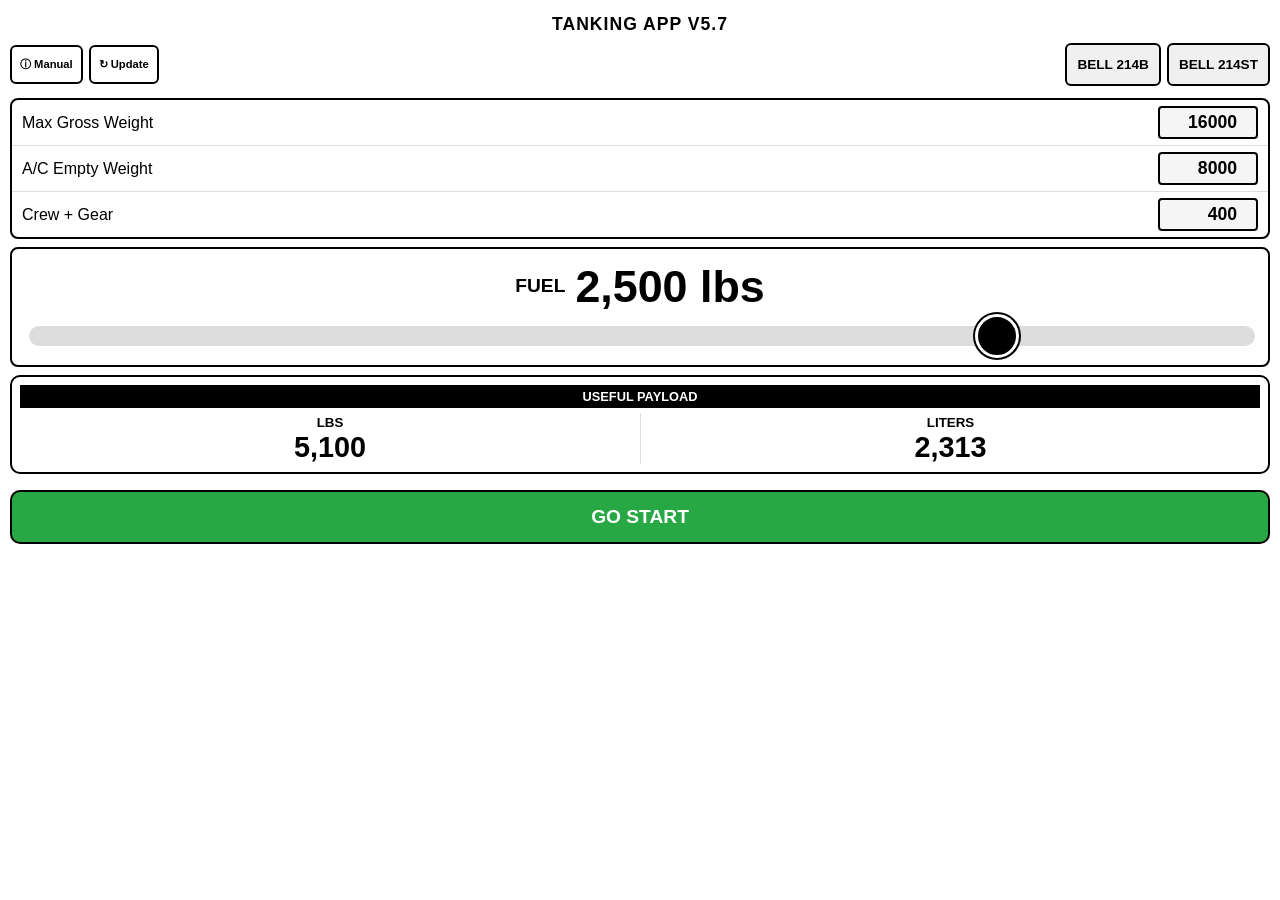
==== commit 1721d785: "Add files via upload" ====
--- a/index.html
+++ b/index.html
@@ -3,238 +3,972 @@
 <head>
     <meta charset="UTF-8">
     <meta name="viewport" content="width=device-width, initial-scale=1.0, maximum-scale=1.0, user-scalable=no">
-
-    <!-- PWA / iOS -->
     <meta name="apple-mobile-web-app-capable" content="yes">
     <meta name="apple-mobile-web-app-status-bar-style" content="black-translucent">
-    <meta name="apple-mobile-web-app-title" content="Speed GS">
-    <meta name="theme-color" content="#000000">
-    <link rel="apple-touch-icon" href="speed_icon.png">
+    <meta name="apple-mobile-web-app-title" content="Tanking">
+    <meta name="theme-color" content="#ffffff">
+    <link rel="apple-touch-icon" href="tank.png">
     <link rel="manifest" href="manifest.json">
-
-    <title>Speed GS v1.84</title>
-
+    <title>Tanking app v5.7</title>
     <style>
         *, *::before, *::after { box-sizing: border-box; }
-
-        body, html {
-            margin: 0; padding: 0; height: 100%;
-            background: #000; color: #fff;
-            font-family: sans-serif;
-            overflow: hidden;
-            /* Prevent iOS bounce scroll */
-            position: fixed; width: 100%;
-        }
-
-        .container {
-            display: flex; flex-direction: column;
-            height: 100vh; width: 100vw;
-            justify-content: center; align-items: center;
-        }
-
-        .controls {
-            position: absolute; top: 15px; width: 90%;
-            display: flex; justify-content: space-between; z-index: 10;
-        }
-
-        select, button {
-            background: #1a1a1a; color: #fff; border: 2px solid #444;
-            padding: 12px 20px; font-size: 1.2rem; border-radius: 10px;
-            font-weight: bold; outline: none;
-            -webkit-appearance: none;
-            cursor: pointer;
-        }
-
-        button:active { opacity: 0.8; }
-
-        #engage-btn.active { background: #dc3545; border-color: #ff0000; }
-
-        #gauge-svg {
-            width: 95vw;
-            height: auto;
-            max-height: 80vh;
-            margin-top: 20px;
-        }
-
-        /* Error message replaces alert() */
-        #err-msg {
-            position: absolute;
-            bottom: 20px;
-            left: 50%;
-            transform: translateX(-50%);
-            background: #dc3545;
-            color: #fff;
-            padding: 8px 18px;
-            border-radius: 8px;
-            font-size: 0.9rem;
-            display: none;
-            white-space: nowrap;
-            z-index: 20;
-        }
-
-        .scale-label { font-size: 12px; fill: #fff; font-weight: bold; }
-        .digital-speed { font-size: 24px; font-weight: bold; fill: #00ff00; }
-        .digital-unit { font-size: 7px; fill: #666; letter-spacing: 1px; }
+        body {
+            background: #fff; color: #000;
+            font-family: 'Segoe UI', Roboto, Helvetica, Arial, sans-serif;
+            margin: 0; padding: 0;
+            position: fixed; width: 100%; height: 100%; overflow: hidden;
+        }
+        .page { width: 100%; padding: 10px; display: none; height: 100vh; position: absolute; top: 0; left: 0; background: #fff; z-index: 10; overflow-y: auto; }
+        #calc-page { display: block; z-index: 20; }
+
+        h2 { text-align: center; margin: 4px 0 8px 0; font-size: 1.1rem; text-transform: uppercase; letter-spacing: 1px; }
+        button { font-weight: bold; border-radius: 6px; border: 2px solid #000; text-transform: uppercase; touch-action: manipulation; cursor: pointer; }
+        .btn-nav { background: #000; color: #fff; padding: 14px; width: 100%; font-size: 1.2rem; border-radius: 10px; margin-top: 10px; }
+
+        /* ── CALC PAGE ── */
+        .preset-row { display: flex; gap: 6px; margin-bottom: 12px; align-items: center; justify-content: space-between; }
+        .btn-preset { padding: 12px 10px; background: #f0f0f0; font-size: 0.85rem; width: auto; white-space: nowrap; }
+        .btn-manual { flex: 0 0 auto; padding: 10px 8px; background: #fff; font-size: 0.7rem; border: 2px solid #000; border-radius: 6px; font-weight: bold; text-decoration: none; color: #000; display: flex; align-items: center; gap: 3px; white-space: nowrap; }
+
+        .input-block { border: 2px solid #000; border-radius: 8px; margin-bottom: 8px; overflow: hidden; background: #fff; }
+        .input-row { display: flex; align-items: center; justify-content: space-between; padding: 6px 10px; border-bottom: 1px solid #ddd; }
+        .input-row:last-child { border-bottom: none; }
+        input[type="number"] { background: #f5f5f5; border: 2px solid #000; border-radius: 4px; font-size: 1.1rem; font-weight: bold; padding: 4px; text-align: right; width: 100px; font-family: inherit; outline: none; }
+
+        .fuel-section { border: 2px solid #000; border-radius: 8px; padding: 15px; margin-bottom: 8px; background: #fff; }
+        .fuel-header-row { display: flex; align-items: center; justify-content: center; gap: 10px; margin-bottom: 15px; }
+        .fuel-label-text { font-size: 1.2rem; font-weight: bold; text-transform: uppercase; }
+        .fuel-big-p1 { font-size: 2.8rem; font-weight: bold; line-height: 1; }
+
+        .timer-row { display: flex; align-items: center; border: 2px solid #000; border-radius: 8px; margin-bottom: 6px; padding: 6px; gap: 4px; }
+        .time-display { flex: 0 0 78px; font-family: 'Courier New', Courier, monospace; font-size: 1.05rem; font-weight: bold; text-align: right; }
+        .timer-label { font-size: 0.6rem; font-weight: bold; width: 45px; text-transform: uppercase; line-height: 1; }
+        .btn-timer { height: 40px; font-size: 0.75rem; }
+
+        .val-xl-v198 { font-size: 3.5rem; font-weight: bold; display: inline-block; line-height: 1; }
+        .unit-xl { font-size: 1.8rem; font-weight: bold; margin-left: 5px; }
+        .bubble-v198 { border: 2px solid #000; border-radius: 10px; margin-bottom: 6px; padding: 8px; text-align: center; background: #fff; }
+        .dec-small { display: block; font-size: 1.1rem; color: #333; margin-top: 2px; font-weight: 500; }
+
+        input[type="range"] { -webkit-appearance: none; width: 100%; height: 20px; background: #ddd; border-radius: 10px; outline: none; }
+        input[type="range"]::-webkit-slider-thumb { -webkit-appearance: none; width: 44px; height: 44px; background: #000; border-radius: 50%; border: 3px solid #fff; box-shadow: 0 0 0 2px #000; }
+
+        .log-table { width: 100%; border-collapse: collapse; font-size: 0.65rem; margin-top: 10px; }
+        .log-table th, .log-table td { border: 1px solid #000; padding: 4px 2px; text-align: center; }
+
+        /* GPS button states */
+        #gps-btn { transition: background 0.2s; }
+        #gps-btn.gps-off      { background: #cc0000 !important; color: #fff !important; }
+        #gps-btn.gps-waiting  { background: #ff9900 !important; color: #000 !important; }
+        #gps-btn.gps-live     { background: #00cc00 !important; color: #000 !important; }
+
+        /* Confirm / alert overlay */
+        #confirm-overlay { display: none; position: fixed; inset: 0; background: rgba(0,0,0,0.55); z-index: 9998; justify-content: center; align-items: center; }
+        #confirm-overlay.show { display: flex; }
+        #confirm-box { background: #fff; border: 2px solid #000; border-radius: 12px; padding: 24px; text-align: center; width: min(300px, 88vw); }
+        #confirm-box p { margin: 0 0 16px 0; font-weight: bold; font-size: 0.9rem; line-height: 1.4; }
+        #confirm-box .btn-row { display: flex; gap: 10px; }
+        #confirm-box button { flex: 1; padding: 12px; border: 2px solid #000; border-radius: 6px; font-weight: bold; font-size: 0.9rem; }
+
+        /* Toast */
+        #toast { display: none; position: fixed; bottom: 30px; left: 50%; transform: translateX(-50%); background: #222; color: #fff; padding: 10px 22px; border-radius: 10px; font-size: 0.9rem; z-index: 9999; white-space: nowrap; pointer-events: none; }
+
+        /* ── FUEL ENDURANCE BOX (2x size) ── */
+        .bingo-row { margin-bottom: 8px; }
+        .bingo-box { border: 3px solid #000; border-radius: 14px; padding: 16px 14px; background: #fff; }
+        .bingo-box.warn { background: #ffeb00; }
+        .bingo-box.warn-red { background: #ff3300; color: #fff; }
+        .bingo-box.warn-red .bingo-reserve { color: #ffdddd; }
+        .bingo-header-row { display: block; text-align: center; margin-bottom: 4px; white-space: nowrap; overflow: hidden; }
+        .bingo-title { font-size: 1.7rem; font-weight: bold; text-transform: uppercase; letter-spacing: 0.5px; display: inline-block; }
+        .bingo-reserve { font-size: 0.85rem; color: #555; font-weight: bold; display: inline-block; margin-left: 8px; vertical-align: middle; }
+        .bingo-line { display: flex; align-items: baseline; flex-wrap: wrap; gap: 10px 16px; justify-content: center; }
+        .bingo-time { font-size: 2.1rem; font-weight: bold; flex: 0 0 auto; }
+        .bingo-dist { font-size: 1.6rem; font-weight: bold; flex: 0 0 auto; }
+
+        /* ── GS GAUGE ── */
+        .gs-gauge-outer { width: 100%; display: flex; justify-content: center; align-items: center; }
+        .gs-gauge-outer svg { width: 100%; height: auto; max-height: 38vh; display: block; }
+        @media (orientation: landscape) and (min-width: 768px) {
+            .gs-gauge-outer svg { max-height: 55vh; }
+        }
+        /* Same stacked order as portrait (fuel/payload -> bingo -> gauge),
+           just sized to fit a wide-short landscape viewport instead of a tall one. */
+        /* ── LANDSCAPE LAYOUT ── */
+        @media (orientation: landscape) and (min-width: 768px) {
+            #flight-page { overflow-y: auto; }
+            .ls-topbar { display: flex !important; }
+            .ls-fuel-payload { display: flex !important; gap: 6px; }
+            .ls-fuel-payload > .bubble-v198 { flex: 1; }
+            .ls-gauge-wrap { width: 100% !important; }
+        }
     </style>
 </head>
 <body>
 
-<div class="container">
-    <div class="controls">
-        <select id="target-speed"></select>
-        <button id="engage-btn">ENGAGE</button>
-    </div>
-
-    <svg id="gauge-svg" viewBox="0 0 200 135">
-        <path d="M 20 100 A 80 80 0 0 1 180 100" fill="none" stroke="#222" stroke-width="12" stroke-linecap="round"/>
-        <path d="M 20 100 A 80 80 0 0 1 180 100" fill="none" stroke="#ffcc00" stroke-width="12"/>
-        <path d="M 100 20 A 80 80 0 0 1 143.2 31.8" fill="none" stroke="#00ff00" stroke-width="12" transform="rotate(-27 100 100)"/>
-        <path d="M 100 20 A 80 80 0 0 0 56.8 31.8" fill="none" stroke="#00ff00" stroke-width="12" transform="rotate(27 100 100)"/>
-        <text x="15"  y="112" text-anchor="middle" class="scale-label" id="label-min">8</text>
-        <text x="100" y="12"  text-anchor="middle" class="scale-label" id="label-target">18</text>
-        <text x="185" y="112" text-anchor="middle" class="scale-label" id="label-max">28</text>
-        <g id="tick-group" stroke="#000" stroke-width="1.5"></g>
-        <text x="100" y="124" text-anchor="middle" class="digital-speed" id="speed-val">0</text>
-        <text x="100" y="132" text-anchor="middle" class="digital-unit">KTS GS v1.84</text>
-        <g id="needle-group" style="transform: rotate(-90deg); transform-origin: 100px 100px; transition: transform 0.2s linear;">
-            <line x1="100" y1="100" x2="100" y2="25" stroke="#fff" stroke-width="3" stroke-linecap="round"/>
-            <circle cx="100" cy="100" r="4" fill="#fff"/>
-        </g>
-    </svg>
+<!-- ── CALC PAGE ── -->
+<div id="calc-page" class="page">
+    <h2>Tanking app v5.7</h2>
+
+    <div class="preset-row">
+        <div style="display:flex; gap:6px;">
+            <a class="btn-manual" href="#" onclick="showPage('manual-page'); return false;">&#9432; Manual</a>
+            <a class="btn-manual" href="#" onclick="forceUpdate(); return false;">&#8635; Update</a>
+        </div>
+        <div style="display:flex; gap:6px;">
+            <button class="btn-preset" onclick="applyPreset('214B')">Bell 214B</button>
+            <button class="btn-preset" onclick="applyPreset('214ST')">Bell 214ST</button>
+        </div>
+    </div>
+
+    <div class="input-block">
+        <div class="input-row"><span>Max Gross Weight</span><input type="number" id="max-gross" value="17500" oninput="updateWB(); saveSettings();"></div>
+        <div class="input-row"><span>A/C Empty Weight</span><input type="number" id="empty-weight" value="10000" oninput="updateWB(); saveSettings();"></div>
+        <div class="input-row"><span>Crew + Gear</span><input type="number" id="crew-gear" value="400" oninput="updateWB(); saveSettings();"></div>
+    </div>
+
+    <div class="fuel-section">
+        <div class="fuel-header-row">
+            <span class="fuel-label-text">FUEL</span>
+            <div class="fuel-big-p1" id="fuel-display">2,750 lbs</div>
+        </div>
+        <input type="range" id="fuel-slider" min="500" max="3000" step="50" value="2750" oninput="updateWB(); saveSettings();">
+    </div>
+
+    <div class="bubble-v198">
+        <div style="background:#000; color:#fff; padding:4px; font-size:0.8rem; margin-bottom:5px; font-weight:bold;">USEFUL PAYLOAD</div>
+        <div style="display:grid; grid-template-columns:1fr 1fr;">
+            <div><small style="font-weight:bold;">LBS</small><div id="res-lbs" style="font-size:1.8rem; font-weight:bold;">--</div></div>
+            <div style="border-left:1px solid #ddd;"><small style="font-weight:bold;">LITERS</small><div id="res-liters" style="font-size:1.8rem; font-weight:bold;">--</div></div>
+        </div>
+    </div>
+
+    <button class="btn-nav" style="background:#28a745;" onclick="showPage('timer-page')">GO START</button>
+    <div id="update-status" style="text-align:center; font-size:0.7rem; color:#888; margin-top:4px;"></div>
 </div>
 
-<div id="err-msg"></div>
+<!-- ── TIMER PAGE ── -->
+<div id="timer-page" class="page">
+    <h2>FLIGHT TIMER</h2>
+
+    <div class="timer-row">
+        <span class="timer-label">ENG 1</span>
+        <button class="btn-timer" style="background:#0f0; flex:2;" id="e1-start" onclick="startT('e1')">START</button>
+        <button class="btn-timer" style="background:#f00; color:#fff; flex:2;" id="e1-stop" onclick="stopT('e1')" disabled>STOP</button>
+        <button class="btn-timer" style="background:#ccc; flex:1;" onclick="resetRow('e1')">RST</button>
+        <div class="time-display" id="e1-disp">00:00:00</div>
+    </div>
+    <div class="timer-row">
+        <span class="timer-label">ENG 2</span>
+        <button class="btn-timer" style="background:#0f0; flex:2;" id="e2-start" onclick="startT('e2')">START</button>
+        <button class="btn-timer" style="background:#f00; color:#fff; flex:2;" id="e2-stop" onclick="stopT('e2')" disabled>STOP</button>
+        <button class="btn-timer" style="background:#ccc; flex:1;" onclick="resetRow('e2')">RST</button>
+        <div class="time-display" id="e2-disp">00:00:00</div>
+    </div>
+    <div class="timer-row" style="background:#eef;">
+        <span class="timer-label">FLT</span>
+        <button class="btn-timer" style="background:#0f0; flex:2;" id="fl-start" onclick="startT('fl')">START</button>
+        <button class="btn-timer" style="background:#f00; color:#fff; flex:2;" id="fl-stop" onclick="stopT('fl')" disabled>STOP</button>
+        <button class="btn-timer" style="background:#ccc; flex:1;" onclick="resetRow('fl')">RST</button>
+        <div class="time-display" id="fl-disp">00:00:00</div>
+    </div>
+
+    <div style="display:grid; grid-template-columns:1fr 1fr; gap:6px; margin-top:10px;">
+        <div class="bubble-v198" style="background:#f0f0f0;">
+            <small style="font-weight:bold;">ENG RUN</small><br>
+            <span id="e-ts" style="font-size:0.7rem;">--:-- to --:--</span>
+            <span id="e-hms" style="display:block; border-top:1px solid #999; margin-top:4px; font-weight:bold;">00:00:00</span>
+            <span class="dec-small" id="e-dec">0.00 hr</span>
+        </div>
+        <div class="bubble-v198" style="background:#eef;">
+            <small style="font-weight:bold;">FLIGHT</small><br>
+            <span id="f-ts" style="font-size:0.7rem;">--:-- to --:--</span>
+            <span id="f-hms" style="display:block; border-top:1px solid #999; margin-top:4px; font-weight:bold;">00:00:00</span>
+            <span class="dec-small" id="f-dec">0.00 hr</span>
+        </div>
+    </div>
+
+    <div style="display:flex; gap:5px; margin-top:10px;">
+        <button style="background:#444; color:#fff; flex:1.5; height:50px;" onclick="showPage('calc-page')">BACK</button>
+        <button style="background:#007bff; color:#fff; flex:1; height:50px;" onclick="saveLog()">SAVE</button>
+        <button style="background:#666; color:#fff; flex:1; height:50px;" onclick="showLog()">LOGS</button>
+    </div>
+
+    <button class="btn-nav" style="background:#dc3545; height:50px; margin-top:15px;" onclick="resetAllTimers()">RESET</button>
+    <button class="btn-nav" style="background:#008800; height:60px; display:flex; align-items:center; justify-content:center; margin-top:8px;" onclick="initFlightPage()">GO FLY</button>
+</div>
+
+<!-- ── FLIGHT PAGE ── -->
+<div id="flight-page" class="page" style="flex-direction:column;">
+
+    <!-- Top bar: [BACK | FUELBURN | GS TARGET] ... [GPS | PERMIT] -->
+    <div style="display:flex; justify-content:space-between; align-items:center; margin-bottom:5px; gap:4px;">
+        <div style="display:flex; align-items:center; gap:4px;">
+            <button style="background:#d9534f; color:#fff; height:50px; padding:0 12px; flex:0 0 auto;" onclick="leaveFlight()">BACK</button>
+            <div style="text-align:center; flex:0 0 auto;">
+                <label style="font-size:0.65rem; font-weight:bold;">FUELBURN lbs/hr</label>
+                <select id="burn-rate-select" onchange="updateBingo(); saveSettings();" style="font-size:1rem; display:block; width:auto; border:2px solid #000; border-radius:4px; font-family:inherit;">
+                    <option value="600">600</option><option value="650">650</option><option value="700">700</option>
+                    <option value="750">750</option><option value="800">800</option><option value="850">850</option>
+                    <option value="900">900</option><option value="950">950</option><option value="1000">1000</option>
+                </select>
+            </div>
+            <div style="text-align:center; flex:0 0 auto;">
+                <label style="font-size:0.65rem; font-weight:bold;">TARGET GS kts</label>
+                <select id="gs-target-select" onchange="updateGSUI(); saveSettings();" style="font-size:1rem; display:block; width:auto; border:2px solid #000; border-radius:4px; font-family:inherit;"></select>
+            </div>
+        </div>
+        <div style="display:flex; align-items:center; gap:4px;">
+            <button id="gps-btn" class="gps-off" style="height:50px; padding:0 10px; font-size:0.75rem;" onclick="toggleGPS()">GPS OFF</button>
+            <button id="gps-perm-btn" style="height:50px; padding:2px 6px; background:#444; color:#fff; font-size:0.6rem;" onclick="forceGPSPermission()">GPS PERMIT</button>
+        </div>
+    </div>
+
+    <!-- Flight timer -->
+    <div class="bubble-v198" style="padding:4px;">
+        <span id="flight-timer-main" style="font-family:monospace; font-size:2.4rem; font-weight:bold;">00:00:00</span>
+    </div>
+
+    <!-- Main content: stacked in both portrait and landscape (gauge always below fuel/bingo) -->
+    <div class="ls-main" style="display:block;">
+
+        <!-- LEFT COLUMN: fuel/payload/bingo (full width in both orientations) -->
+        <div class="ls-col-left" style="display:block;">
+
+            <!-- FUEL LOAD + PAYLOAD side by side in landscape, stacked in portrait -->
+            <div class="ls-fuel-payload" style="display:block;">
+                <div class="bubble-v198">
+                    <small style="font-weight:bold;">FUEL LOAD</small><br>
+                    <span class="val-xl-v198" id="fly-fuel-lbs">--</span><span class="unit-xl">Lbs</span>
+                    <div style="height:10px;"></div>
+                    <input type="range" id="fly-fuel-slider" min="500" max="3000" step="50" oninput="curFuel=parseFloat(this.value); updateBingo();">
+                </div>
+
+                <div class="bubble-v198">
+                    <small style="font-weight:bold;">PAYLOAD</small><br>
+                    <span class="val-xl-v198" id="fly-ltr">--</span><span class="unit-xl">L</span>
+                </div>
+            </div>
+
+            <!-- (2) FUEL ENDURANCE — single box, 2x size -->
+            <div class="bingo-row ls-bingo-row">
+                <div class="bingo-box" id="bingo-box">
+                    <div class="bingo-header-row">
+                        <span class="bingo-title">FUEL ENDURANCE</span>
+                        <span class="bingo-reserve">plus 500lb reserve</span>
+                    </div>
+                    <div class="bingo-line">
+                        <span class="bingo-time" id="bingo-time">--h:--m</span>
+                        <span class="bingo-dist"><span id="bingo-80-dist">--</span> Nm@80kts</span>
+                        <span class="bingo-dist"><span id="bingo-100-dist">--</span> Nm@100kts</span>
+                    </div>
+                </div>
+            </div>
+
+        </div>
+        <!-- end left col -->
+
+        <!-- RIGHT COLUMN: GS gauge — sits BELOW the left column, full width, ~2x height -->
+        <div class="ls-col-right" style="display:block;">
+            <div class="ls-gauge-wrap gs-gauge-outer">
+                <svg id="gs-gauge-svg" viewBox="0 0 200 135" xmlns="http://www.w3.org/2000/svg">
+                    <!-- Background arc (full sweep, grey) -->
+                    <path d="M 20 100 A 80 80 0 0 1 180 100" fill="none" stroke="#ddd" stroke-width="14" stroke-linecap="round"/>
+                    <!-- Yellow arc (full sweep) -->
+                    <path d="M 20 100 A 80 80 0 0 1 180 100" fill="none" stroke="#ffcc00" stroke-width="14" stroke-linecap="round"/>
+                    <!-- Green zone: centre ±3 kts (±27°) -->
+                    <path id="gs-green-arc" d="M 100 20 A 80 80 0 0 1 143.2 31.8" fill="none" stroke="#00cc44" stroke-width="14" transform="rotate(-27 100 100)"/>
+                    <path id="gs-green-arc2" d="M 100 20 A 80 80 0 0 0 56.8 31.8" fill="none" stroke="#00cc44" stroke-width="14" transform="rotate(27 100 100)"/>
+                    <!-- Tick marks -->
+                    <g id="gs-tick-group" stroke="#000" stroke-width="1.5"></g>
+                    <!-- Scale labels: positioned above/outside their tick marks -->
+                    <text x="8"   y="97"  text-anchor="middle" font-size="9" font-weight="bold" fill="#000" id="gs-min-val">--</text>
+                    <text x="100" y="6"   text-anchor="middle" font-size="9" font-weight="bold" fill="#000" id="gs-tgt-val">--</text>
+                    <text x="192" y="97"  text-anchor="middle" font-size="9" font-weight="bold" fill="#000" id="gs-max-val">--</text>
+                    <!-- Digital speed readout -->
+                    <text x="100" y="88" text-anchor="middle" font-size="48" font-weight="bold" fill="#000" id="fly-gs-svg">0</text>
+                    <!-- Needle -->
+                    <g id="needle-group" style="transform:rotate(0deg); transform-origin:100px 100px; transition:transform 0.2s linear;">
+                        <line x1="100" y1="100" x2="100" y2="20" stroke="#333" stroke-width="3" stroke-linecap="round"/>
+                        <circle cx="100" cy="100" r="5" fill="#333"/>
+                    </g>
+                </svg>
+            </div>
+        </div>
+        <!-- end right col -->
+
+    </div>
+    <!-- end ls-main -->
+
+</div>
+
+<!-- ── MANUAL PAGE (loaded inside app) ── -->
+<div id="manual-page" class="page" style="padding:0;">
+    <button style="background:#444; color:#fff; width:100%; padding:14px; border:none; border-radius:0; font-weight:bold; font-size:1rem;" onclick="showPage('calc-page')">&#8592; EXIT MANUAL</button>
+    <iframe id="manual-frame" src="manual.html" style="width:100%; height:calc(100% - 50px); border:none; display:block;"></iframe>
+</div>
+
+<!-- ── LOG PAGE ── -->
+<div id="log-page" class="page">
+    <button onclick="showPage('timer-page')" style="background:#28a745; color:#fff; width:100%; padding:16px; margin-bottom:12px; border:2px solid #000; border-radius:8px; font-weight:bold;">BACK</button>
+    <table class="log-table">
+        <thead>
+            <tr><th>Date</th><th>Eng Block</th><th>HH:MM</th><th>Eng</th><th>Flt Block</th><th>HH:MM</th><th>Flt</th></tr>
+        </thead>
+        <tbody id="log-body"></tbody>
+    </table>
+    <div style="display:grid; grid-template-columns:1fr 1fr; gap:8px; margin-top:15px;">
+        <button style="background:#217346; color:#fff; padding:12px; border-radius:8px; border:2px solid #000; font-weight:bold;" onclick="exportData('csv')">SAVE .CSV</button>
+        <button style="background:#444; color:#fff; padding:12px; border-radius:8px; border:2px solid #000; font-weight:bold;" onclick="exportData('txt')">SAVE .TXT</button>
+    </div>
+    <button class="btn-nav" style="background:#dc3545; margin-top:25px;" onclick="confirmClear()">DELETE ALL</button>
+</div>
+
+<!-- ── CONFIRM / ALERT OVERLAY ── -->
+<div id="confirm-overlay">
+    <div id="confirm-box">
+        <p id="confirm-text">Confirm action?</p>
+        <div class="btn-row">
+            <button id="confirm-yes" style="background:#dc3545; color:#fff;">YES</button>
+            <button id="confirm-no"  style="background:#ccc;">NO</button>
+        </div>
+    </div>
+</div>
+
+<!-- ── TOAST ── -->
+<div id="toast"></div>
 
 <script>
-    // ── Service Worker Registration ──────────────────────────────────────────
+    // ── Service Worker ────────────────────────────────────────────────────────
     if ('serviceWorker' in navigator) {
-        window.addEventListener('load', () => {
+        window.addEventListener('load', function() {
             navigator.serviceWorker.register('./sw.js', { scope: './' })
-                .then(reg => console.log('SW registered, scope:', reg.scope))
-                .catch(err => console.warn('SW registration failed:', err));
+                .then(function(r) { console.log('[SW] registered:', r.scope); })
+                .catch(function(e) { console.warn('[SW] failed:', e); });
         });
     }
 
-    // ── DOM refs ─────────────────────────────────────────────────────────────
-    const targetSelect = document.getElementById('target-speed');
-    const needleGroup  = document.getElementById('needle-group');
-    const speedVal     = document.getElementById('speed-val');
-    const btn          = document.getElementById('engage-btn');
-    const labelMin     = document.getElementById('label-min');
-    const labelTarget  = document.getElementById('label-target');
-    const labelMax     = document.getElementById('label-max');
-    const tickGroup    = document.getElementById('tick-group');
-    const errMsg       = document.getElementById('err-msg');
-
-    let watchID = null;
-
-    // ── Draw tick marks ──────────────────────────────────────────────────────
-    function drawTicks() {
-        tickGroup.innerHTML = '';
-        for (let i = -90; i <= 90; i += 9) {
-            const l = document.createElementNS("http://www.w3.org/2000/svg", "line");
-            l.setAttribute("x1", "100"); l.setAttribute("y1", "20");
-            l.setAttribute("x2", "100"); l.setAttribute("y2", "30");
-            l.setAttribute("transform", `rotate(${i} 100 100)`);
-            tickGroup.appendChild(l);
-        }
-    }
-
-    // ── Populate speed selector ──────────────────────────────────────────────
-    for (let i = 0; i <= 30; i++) {
-        const opt = document.createElement('option');
-        opt.value = i;
-        opt.textContent = i + " KTS";
-        if (i === 18) opt.selected = true;
-        targetSelect.appendChild(opt);
-    }
-
-    // ── Update arc labels ────────────────────────────────────────────────────
-    function updateLabels() {
-        const t = parseInt(targetSelect.value);
-        labelTarget.textContent = t;
-        labelMin.textContent    = Math.max(0, t - 10);
-        labelMax.textContent    = t + 10;
-    }
-    targetSelect.addEventListener('change', updateLabels);
-
-    // ── Show inline error (replaces alert) ───────────────────────────────────
-    function showError(msg) {
-        errMsg.textContent = msg;
-        errMsg.style.display = 'block';
-        setTimeout(() => { errMsg.style.display = 'none'; }, 4000);
-    }
-
-    // ── Update needle & digital readout ──────────────────────────────────────
-    function update(kts) {
-        const target = parseFloat(targetSelect.value);
-        const diff   = kts - target;
-        const deg    = Math.min(Math.max(diff * 9, -90), 90);
-        needleGroup.style.transform = `rotate(${deg}deg)`;
-        speedVal.textContent        = Math.round(kts);
-        speedVal.style.fill         = (Math.abs(diff) <= 3) ? "#00ff00" : "#ffcc00";
-    }
-
-    // ── Stop GPS ─────────────────────────────────────────────────────────────
-    function stopGps() {
-        if (watchID !== null) {
-            navigator.geolocation.clearWatch(watchID);
-            watchID = null;
-        }
-        btn.innerText = "ENGAGE";
-        btn.classList.remove('active');
-        update(0);
-    }
-
-    // ── ENGAGE button ────────────────────────────────────────────────────────
-    // Uses touchend on iOS to ensure it's treated as a direct user gesture
-    // for the geolocation permission prompt.
-    function handleEngage(e) {
-        e.preventDefault();
-
-        if (watchID !== null) {
-            stopGps();
+    // Let the manual page's own Exit button (clicked inside the iframe) close back to the calc page
+    window.addEventListener('message', function(e) {
+        if (e.data && e.data.type === 'EXIT_MANUAL') {
+            showPage('calc-page');
+        }
+        if (e.data && e.data.type === 'FORCE_UPDATE_DONE') {
+            finishForceUpdate();
+        }
+    });
+
+    // ── (1) Force Update ─────────────────────────────────────────────────────
+    // Wipes every cache this app owns, unregisters the old service worker,
+    // re-registers a fresh one, then hard-reloads bypassing the HTTP cache too.
+    function forceUpdate() {
+        showDialog("Update app now?\n\nThis re-downloads all files from scratch and clears the offline cache.", function() {
+            runForceUpdate();
+        }, null);
+    }
+
+    function runForceUpdate() {
+        var status = document.getElementById('update-status');
+        if (status) status.textContent = 'Updating…';
+
+        var done = false;
+        function finish() { if (!done) { done = true; finishForceUpdate(); } }
+
+        if ('serviceWorker' in navigator) {
+            navigator.serviceWorker.getRegistration('./').then(function(reg) {
+                if (reg && reg.active) {
+                    reg.active.postMessage({ type: 'FORCE_UPDATE' });
+                    // Safety net in case the SW doesn't respond
+                    setTimeout(finish, 3000);
+                } else {
+                    finish();
+                }
+            }).catch(finish);
+        } else {
+            finish();
+        }
+    }
+
+    function finishForceUpdate() {
+        // Also clear caches directly from the page as a belt-and-braces measure,
+        // then unregister the SW so a brand-new one installs on reload.
+        var clearCaches = ('caches' in window)
+            ? caches.keys().then(function(keys) { return Promise.all(keys.map(function(k) { return caches.delete(k); })); })
+            : Promise.resolve();
+
+        var unregister = ('serviceWorker' in navigator)
+            ? navigator.serviceWorker.getRegistrations().then(function(regs) {
+                return Promise.all(regs.map(function(r) { return r.unregister(); }));
+              })
+            : Promise.resolve();
+
+        Promise.all([clearCaches, unregister]).then(function() {
+            var status = document.getElementById('update-status');
+            if (status) status.textContent = 'Reloading…';
+            // Use location.replace with a cache-busting param so the browser
+            // fetches a fresh copy from the server without triggering a file
+            // download. replace() keeps the history stack clean (no extra entry).
+            var base = window.location.origin + window.location.pathname.split('?')[0];
+            window.location.replace(base + '?v=' + Date.now());
+        });
+    }
+
+
+    // ── Toast ─────────────────────────────────────────────────────────────────
+    function showToast(msg, duration) {
+        duration = duration || 2500;
+        var t = document.getElementById('toast');
+        t.textContent = msg;
+        t.style.display = 'block';
+        setTimeout(function() { t.style.display = 'none'; }, duration);
+    }
+
+    // ── Confirm / info dialog ─────────────────────────────────────────────────
+    function showDialog(msg, yesCallback, noCallback) {
+        document.getElementById('confirm-text').innerText = msg;
+        var overlay = document.getElementById('confirm-overlay');
+        var yesBtn  = document.getElementById('confirm-yes');
+        var noBtn   = document.getElementById('confirm-no');
+        if (yesCallback === null) {
+            yesBtn.textContent = 'OK';
+            yesBtn.style.background = '#000';
+            yesBtn.style.color = '#fff';
+            noBtn.style.display = 'none';
+        } else {
+            yesBtn.textContent = 'YES';
+            yesBtn.style.background = '#dc3545';
+            yesBtn.style.color = '#fff';
+            noBtn.style.display = '';
+        }
+        overlay.classList.add('show');
+        yesBtn.onclick = function() {
+            overlay.classList.remove('show');
+            noBtn.style.display = '';
+            if (yesCallback) yesCallback();
+        };
+        noBtn.onclick = function() {
+            overlay.classList.remove('show');
+            if (noCallback) noCallback();
+        };
+    }
+
+    // ── State ─────────────────────────────────────────────────────────────────
+    var timers = {
+        e1:   { elapsed:0, start:null, interval:null, running:false },
+        e2:   { elapsed:0, start:null, interval:null, running:false },
+        fl:   { elapsed:0, start:null, interval:null, running:false, tsS:null, tsE:null },
+        engG: { start:null, end:null }
+    };
+    var curFuel = 2750, burnRef = null, flyTick = null, curGS = 0, watchID = null;
+
+    // ── (3) Settings: per-aircraft persistence ────────────────────────────────
+    // Key: 'settings_214B' and 'settings_214ST'
+    // Stores: maxGross, emptyWeight, crewGear, fuel, burn, gsTarget
+    var currentAircraft = '214B';  // tracks which preset was last applied
+
+    function saveSettings() {
+        var key = 'settings_' + currentAircraft;
+        var s = {
+            maxGross:    document.getElementById('max-gross').value,
+            emptyWeight: document.getElementById('empty-weight').value,
+            crewGear:    document.getElementById('crew-gear').value,
+            fuel:        document.getElementById('fuel-slider').value,
+            burn:        document.getElementById('burn-rate-select').value,
+            gsTarget:    document.getElementById('gs-target-select').value
+        };
+        localStorage.setItem(key, JSON.stringify(s));
+    }
+
+    function loadSettings(aircraft) {
+        var key = 'settings_' + aircraft;
+        var raw = localStorage.getItem(key);
+        return raw ? JSON.parse(raw) : null;
+    }
+
+    // ── Presets ───────────────────────────────────────────────────────────────
+    // Default values per aircraft type (used if no saved settings)
+    var defaults = {
+        '214B':  { maxGross: 16000, emptyWeight: 8000,  crewGear: 400, fuel: 2500, burn: 1000, gsTarget: 18 },
+        '214ST': { maxGross: 17500, emptyWeight: 10000, crewGear: 400, fuel: 2750, burn: 800,  gsTarget: 18 }
+    };
+
+    function applyPreset(aircraft) {
+        currentAircraft = aircraft;
+        var saved = loadSettings(aircraft);
+        var d     = saved || defaults[aircraft];
+        document.getElementById('max-gross').value     = d.maxGross;
+        document.getElementById('empty-weight').value  = d.emptyWeight;
+        document.getElementById('crew-gear').value     = d.crewGear;
+        document.getElementById('fuel-slider').value   = d.fuel;
+        document.getElementById('burn-rate-select').value = d.burn;
+        if (d.gsTarget) {
+            document.getElementById('gs-target-select').value = d.gsTarget;
+        }
+        updateWB();
+        updateGSUI();
+    }
+
+    // ── W&B calc ──────────────────────────────────────────────────────────────
+    function updateWB() {
+        var mg    = parseFloat(document.getElementById('max-gross').value)    || 0;
+        var empty = parseFloat(document.getElementById('empty-weight').value) || 0;
+        var crew  = parseFloat(document.getElementById('crew-gear').value)    || 0;
+        curFuel   = parseFloat(document.getElementById('fuel-slider').value);
+        var p     = mg - (empty + crew + curFuel);
+        document.getElementById('fuel-display').innerText  = curFuel.toLocaleString() + ' lbs';
+        document.getElementById('res-lbs').innerText       = p < 0 ? "OVER"  : Math.round(p).toLocaleString();
+        document.getElementById('res-liters').innerText    = p < 0 ? "0"     : Math.round(p * 0.4536).toLocaleString();
+    }
+
+    // ── Helpers ───────────────────────────────────────────────────────────────
+    function getTimeStr(d) { return (d ? new Date(d) : new Date()).toTimeString().slice(0,5); }
+    function format(ms) {
+        var s=Math.floor(ms/1000), h=Math.floor(s/3600), m=Math.floor((s%3600)/60), sec=s%60;
+        return [h,m,sec].map(function(v){return v.toString().padStart(2,'0');}).join(':');
+    }
+    function formatShort(ms) {
+        var s=Math.floor(ms/1000), h=Math.floor(s/3600), m=Math.floor((s%3600)/60);
+        return [h,m].map(function(v){return v.toString().padStart(2,'0');}).join(':');
+    }
+
+    // ── Page navigation ───────────────────────────────────────────────────────
+    function showPage(id) {
+        cancelAnimationFrame(flyTick);
+        document.querySelectorAll('.page').forEach(function(p) { p.style.display = 'none'; });
+        document.getElementById(id).style.display = (id === 'flight-page') ? 'flex' : 'block';
+        setTimeout(function() { if (typeof fitActivePage === 'function') fitActivePage(); }, 80);
+    }
+
+    // ── Timers ────────────────────────────────────────────────────────────────
+    function startT(id) {
+        if (timers[id].running) return;
+        timers[id].running = true;
+        timers[id].start   = Date.now() - timers[id].elapsed;
+        if (id === 'fl' && !timers.fl.tsS) timers.fl.tsS = getTimeStr();
+        if ((id === 'e1' || id === 'e2') && !timers.engG.start) timers.engG.start = Date.now();
+        timers[id].interval = setInterval(function() {
+            timers[id].elapsed = Date.now() - timers[id].start;
+            document.getElementById(id+'-disp').innerText = format(timers[id].elapsed);
+            updateStats();
+        }, 1000);
+        document.getElementById(id+'-start').disabled = true;
+        document.getElementById(id+'-stop').disabled  = false;
+    }
+
+    function stopT(id) {
+        timers[id].running = false;
+        clearInterval(timers[id].interval);
+        if (id === 'fl') timers.fl.tsE = getTimeStr();
+        if (!timers.e1.running && !timers.e2.running) timers.engG.end = Date.now();
+        document.getElementById(id+'-start').disabled = false;
+        document.getElementById(id+'-stop').disabled  = true;
+        updateStats();
+    }
+
+    function resetRow(id) {
+        stopT(id); timers[id].elapsed = 0;
+        document.getElementById(id+'-disp').innerText = "00:00:00";
+        if (id === 'fl') { timers.fl.tsS = null; timers.fl.tsE = null; }
+        if (id !== 'fl' && !timers.e1.running && !timers.e2.running) { timers.engG.start = null; timers.engG.end = null; }
+        updateStats();
+    }
+
+    function resetAllTimers() {
+        showDialog("Reset ALL current timers?", function() {
+            ['e1','e2','fl'].forEach(resetRow);
+        }, null);
+    }
+
+    function updateStats() {
+        var eMs = (timers.engG.end || (timers.engG.start ? Date.now() : 0)) - (timers.engG.start || 0);
+        document.getElementById('e-hms').innerText = format(Math.max(0, eMs));
+        document.getElementById('e-dec').innerText = (eMs/3600000).toFixed(2) + " hr";
+        document.getElementById('e-ts').innerText  = (timers.engG.start ? getTimeStr(timers.engG.start) : "--:--") + " to " + (timers.engG.end ? getTimeStr(timers.engG.end) : "--:--");
+        document.getElementById('f-hms').innerText = format(timers.fl.elapsed);
+        document.getElementById('f-dec').innerText = (timers.fl.elapsed/3600000).toFixed(2) + " hr";
+        document.getElementById('f-ts').innerText  = (timers.fl.tsS || "--:--") + " to " + (timers.fl.tsE || "--:--");
+    }
+
+    // ── Save / Log ────────────────────────────────────────────────────────────
+    function saveLog() {
+        var engMs = (timers.engG.end || (timers.engG.start ? Date.now() : 0)) - (timers.engG.start || 0);
+        var entry = {
+            date: new Date().toLocaleDateString(),
+            eb:   document.getElementById('e-ts').innerText,
+            ehms: formatShort(engMs),
+            eh:   (engMs/3600000).toFixed(2),
+            fb:   document.getElementById('f-ts').innerText,
+            fhms: formatShort(timers.fl.elapsed),
+            fh:   (timers.fl.elapsed/3600000).toFixed(2)
+        };
+        var log = JSON.parse(localStorage.getItem('hLogV36') || '[]');
+        log.push(entry);
+        localStorage.setItem('hLogV36', JSON.stringify(log));
+        showToast("✓ Flight Saved");
+    }
+
+    function showLog() {
+        showPage('log-page');
+        var log   = JSON.parse(localStorage.getItem('hLogV36') || '[]').reverse();
+        var tbody = document.getElementById('log-body');
+        tbody.innerHTML = '';
+        if (!log.length) { tbody.innerHTML = '<tr><td colspan="7">No logs.</td></tr>'; return; }
+        var html = '', dailyE = 0, dailyF = 0, lastDate = log[0].date, dayHtml = '';
+        log.forEach(function(e, i) {
+            if (e.date !== lastDate) {
+                html += dayHtml + '<tr style="background:#f0f0f0;font-weight:bold;"><td colspan="3">TOTAL ' + lastDate + '</td><td>' + dailyE.toFixed(2) + '</td><td colspan="2"></td><td>' + dailyF.toFixed(2) + '</td></tr>';
+                dayHtml = ''; dailyE = 0; dailyF = 0; lastDate = e.date;
+            }
+            dayHtml += '<tr><td>' + e.date + '</td><td>' + e.eb + '</td><td>' + e.ehms + '</td><td>' + e.eh + '</td><td>' + e.fb + '</td><td>' + e.fhms + '</td><td>' + e.fh + '</td></tr>';
+            dailyE += parseFloat(e.eh);
+            dailyF += parseFloat(e.fh);
+            if (i === log.length - 1) {
+                html += dayHtml + '<tr style="background:#f0f0f0;font-weight:bold;"><td colspan="3">TOTAL ' + lastDate + '</td><td>' + dailyE.toFixed(2) + '</td><td colspan="2"></td><td>' + dailyF.toFixed(2) + '</td></tr>';
+            }
+        });
+        tbody.innerHTML = html;
+    }
+
+    function confirmClear() {
+        showDialog("Delete ALL logs? Cannot be undone.", function() {
+            localStorage.removeItem('hLogV36');
+            showLog();
+            showToast("All logs deleted");
+        }, null);
+    }
+
+    function exportData(type) {
+        var log = JSON.parse(localStorage.getItem('hLogV36') || '[]');
+        if (!log.length) { showToast("No logs found."); return; }
+        var content, ext, mime;
+        if (type === 'csv') {
+            content = "Date,Eng Block,Eng HHMM,Eng Dec,Flt Block,Flt HHMM,Flt Dec\n" +
+                log.map(function(e){return [e.date,e.eb,e.ehms,e.eh,e.fb,e.fhms,e.fh].join(',');}).join('\n');
+            ext = ".csv"; mime = "text/csv";
+        } else {
+            content = "HELI LOG\n" +
+                log.map(function(e){return e.date+" | ENG: "+e.eb+" ["+e.ehms+"] ("+e.eh+"h) | FLT: "+e.fb+" ["+e.fhms+"] ("+e.fh+"h)";}).join('\n');
+            ext = ".txt"; mime = "text/plain";
+        }
+        var a = document.createElement('a');
+        a.href = URL.createObjectURL(new Blob([content],{type:mime}));
+        a.download = "HeliLog_" + new Date().toISOString().slice(0,10) + ext;
+        a.click();
+    }
+
+    // ── (2) Fuel Endurance Calculator ─────────────────────────────────────────
+    // Endurance = time remaining before landing with 500 lbs reserve
+    // usable fuel = curFuel - 500 (reserve)
+    // time available = usable / burn_rate  (hours) -> shown as HHhr : MMmin
+    // distance @ 80kts and @ 100kts = time * speed  (nm)
+    // Box turns bright yellow once remaining fuel drops to 700 lbs or below.
+    var BINGO_RESERVE = 500; // lbs
+    var BINGO_WARN_RED = 500;    // lbs remaining → red
+    var BINGO_WARN_YELLOW = 800; // lbs remaining → yellow
+
+    function updateBingo() {
+        var burn = parseFloat(document.getElementById('burn-rate-select').value) || 800;
+        var fuel = curFuel;
+        var usable = fuel - BINGO_RESERVE;
+        var box = document.getElementById('bingo-box');
+
+        if (usable <= 0) {
+            document.getElementById('bingo-time').innerText     = '00h:00m';
+            document.getElementById('bingo-80-dist').innerText  = '0';
+            document.getElementById('bingo-100-dist').innerText = '0';
+        } else {
+            var hrs  = usable / burn;        // hours of flight remaining
+            var mins = Math.round(hrs * 60); // total minutes
+            var h    = Math.floor(mins / 60);
+            var m    = mins % 60;
+            document.getElementById('bingo-time').innerText = String(h).padStart(2,'0') + 'h:' + String(m).padStart(2,'0') + 'm';
+            document.getElementById('bingo-80-dist').innerText  = Math.round(hrs * 80);
+            document.getElementById('bingo-100-dist').innerText = Math.round(hrs * 100);
+        }
+
+        if (fuel <= BINGO_WARN_RED) {
+            box.classList.add('warn-red');
+            box.classList.remove('warn');
+        } else if (fuel <= BINGO_WARN_YELLOW) {
+            box.classList.add('warn');
+            box.classList.remove('warn-red');
+        } else {
+            box.classList.remove('warn');
+            box.classList.remove('warn-red');
+        }
+    }
+
+    // ── (4) Landscape layout switch ───────────────────────────────────────────
+    // Gauge always sits BELOW the fuel/payload/bingo block, full width — same
+    // stacking order in landscape as portrait, just sized to fit the screen.
+    function applyLayoutMode() {
+        var isLandscape = window.innerWidth > window.innerHeight && window.innerWidth >= 768;
+        var fuelPayload = document.querySelector('.ls-fuel-payload');
+        var gaugeWrap   = document.querySelector('.ls-gauge-wrap');
+        var gaugeSvg    = gaugeWrap ? gaugeWrap.querySelector('svg') : null;
+
+        if (isLandscape) {
+            // Fuel + payload side by side to save vertical space
+            fuelPayload.style.display = 'flex';
+            fuelPayload.style.gap     = '6px';
+            if (gaugeSvg) { gaugeSvg.style.width = '100%'; gaugeSvg.style.maxHeight = '60vh'; }
+        } else {
+            // Portrait — stacked single column
+            fuelPayload.style.display = 'block';
+            if (gaugeSvg) { gaugeSvg.style.width = '100%'; gaugeSvg.style.maxHeight = ''; }
+        }
+    }
+
+    window.addEventListener('resize',        applyLayoutMode);
+    window.addEventListener('orientationchange', function() {
+        setTimeout(applyLayoutMode, 150);
+    });
+
+    // ── (5) iPad / tablet no-scroll auto-fit ────────────────────────────────
+    // Detects tablet-class screens (iPad and similar) and scales the active
+    // page's inner content down just enough that it fits the viewport with
+    // zero scroll, centered horizontally and vertically. Works for both
+    // display:block and display:flex pages. Runs on load, resize,
+    // orientation change, and whenever the visible page changes.
+    function isTabletScreen() {
+        var w = window.innerWidth, h = window.innerHeight;
+        var longSide = Math.max(w, h);
+        var isIOSTouch = navigator.maxTouchPoints > 1 &&
+            /Mac|iPad|iPhone|iPod/.test(navigator.platform || navigator.userAgent);
+        // iPads (and tablet-sized touch screens generally) have a long side
+        // roughly 1024–1400pt. Phones are smaller; desktops aren't touch.
+        return isIOSTouch && longSide >= 950 && longSide <= 1400;
+    }
+
+    function resetFit(el) {
+        el.style.transform       = '';
+        el.style.transformOrigin = '';
+        el.style.position        = '';
+        el.style.left            = '';
+        el.style.top             = '';
+        el.style.width           = '';
+        el.style.height          = '';
+        el.style.margin          = '';
+    }
+
+    function fitActivePage() {
+        var pages = document.querySelectorAll('.page');
+        var active = null;
+        for (var i = 0; i < pages.length; i++) {
+            if (getComputedStyle(pages[i]).display !== 'none') { active = pages[i]; break; }
+        }
+        // Always reset every page first so hidden pages don't keep stale styles
+        for (var j = 0; j < pages.length; j++) { resetFit(pages[j]); }
+        if (!active) return;
+        if (!isTabletScreen()) return;
+
+        // Measure natural (unscaled) content size
+        var naturalW = active.scrollWidth  || active.offsetWidth;
+        var naturalH = active.scrollHeight || active.offsetHeight;
+        var availW   = window.innerWidth;
+        var availH   = window.innerHeight;
+
+        if (naturalH <= availH && naturalW <= availW) return; // already fits
+
+        var scale = Math.min(availW / naturalW, availH / naturalH);
+        scale = Math.max(Math.min(scale, 1), 0.5); // clamp 0.5–1.0
+
+        // Fix the page at a known size/position, then scale it from its own
+        // center. Using position:fixed + left/top 50% + translate(-50%,-50%)
+        // centers correctly regardless of the page's own display mode
+        // (block or flex), so it can't drift to one side.
+        active.style.position        = 'fixed';
+        active.style.left            = '50%';
+        active.style.top             = '50%';
+        active.style.width           = naturalW + 'px';
+        active.style.height          = naturalH + 'px';
+        active.style.margin          = '0';
+        active.style.transformOrigin = 'center center';
+        active.style.transform       = 'translate(-50%, -50%) scale(' + scale + ')';
+    }
+
+    window.addEventListener('load', function() { setTimeout(fitActivePage, 50); });
+    window.addEventListener('resize', function() { setTimeout(fitActivePage, 50); });
+    window.addEventListener('orientationchange', function() { setTimeout(fitActivePage, 200); });
+
+    // ── Flight page ───────────────────────────────────────────────────────────
+    function initFlightPage() {
+        if (!timers.fl.running) startT('fl');
+        showPage('flight-page');
+        document.getElementById('fly-fuel-slider').value = curFuel;
+        burnRef = Date.now();
+        applyLayoutMode();
+        startGPS();
+
+        function loop() {
+            var now  = Date.now();
+            var rate = parseFloat(document.getElementById('burn-rate-select').value);
+            curFuel -= ((now - burnRef) / 3600000) * rate;
+            burnRef  = now;
+            if (curFuel < 0) curFuel = 0;
+            var mg    = parseFloat(document.getElementById('max-gross').value)    || 0;
+            var empty = parseFloat(document.getElementById('empty-weight').value) || 0;
+            var crew  = parseFloat(document.getElementById('crew-gear').value)    || 0;
+            var p     = mg - (empty + crew + curFuel);
+            document.getElementById('fly-ltr').innerText      = p < 0 ? "0" : Math.round(p * 0.4536).toLocaleString();
+            document.getElementById('fly-fuel-lbs').innerText = Math.round(curFuel).toLocaleString();
+            document.getElementById('flight-timer-main').innerText = format(timers.fl.elapsed);
+            updateGSUI();
+            updateBingo();
+            flyTick = requestAnimationFrame(loop);
+        }
+        flyTick = requestAnimationFrame(loop);
+    }
+
+    function leaveFlight() {
+        stopGPS();
+        showPage('timer-page');
+    }
+
+    // ── GPS ───────────────────────────────────────────────────────────────────
+    function setGPSBtn(state, label) {
+        var btn = document.getElementById('gps-btn');
+        btn.className = 'gps-' + state;
+        btn.innerText = label;
+    }
+
+    function startGPS() {
+        if (watchID !== null) return;
+        if (!navigator.geolocation) { setGPSBtn('off', 'NO GPS'); return; }
+        setGPSBtn('waiting', 'GPS...');
+        if (navigator.permissions && navigator.permissions.query) {
+            navigator.permissions.query({ name: 'geolocation' }).then(function(result) {
+                if (result.state === 'denied') {
+                    setGPSBtn('off', 'GPS DENIED');
+                    showDialog("Location access is denied.\n\niOS: Settings → Privacy & Security → Location Services → find this app or Safari → set to \"While Using\".\n\nAndroid: Settings → Apps → Browser → Permissions → Location → Allow.", null, null);
+                } else {
+                    doWatchPosition();
+                }
+            }).catch(function() { doWatchPosition(); });
+        } else {
+            doWatchPosition();
+        }
+    }
+
+    function doWatchPosition() {
+        watchID = navigator.geolocation.watchPosition(
+            function(pos) {
+                curGS = (pos.coords.speed || 0) * 1.94384;
+                setGPSBtn('live', 'GPS LIVE');
+                updateGSUI();
+            },
+            function(err) {
+                watchID = null;
+                if (err.code === 1) {
+                    setGPSBtn('off', 'GPS DENIED');
+                    showDialog("Location access denied.\n\niOS: Settings → Privacy & Security → Location Services → find this app → set to \"While Using\".\n\nThen tap GPS OFF to try again.", null, null);
+                } else if (err.code === 2) {
+                    setGPSBtn('off', 'NO SIGNAL');
+                } else {
+                    setGPSBtn('off', 'GPS ERR');
+                }
+            },
+            { enableHighAccuracy: true, maximumAge: 0, timeout: 10000 }
+        );
+    }
+
+    function stopGPS() {
+        if (watchID !== null) { navigator.geolocation.clearWatch(watchID); watchID = null; }
+        curGS = 0;
+        setGPSBtn('off', 'GPS OFF');
+    }
+
+    function toggleGPS() {
+        if (watchID !== null) { stopGPS(); } else { startGPS(); }
+    }
+
+    // ── (3) Force GPS permission ─────────────────────────────────────────────
+    // A website/app can never re-open the browser's native permission dialog
+    // once the user has explicitly denied it — that's an OS/browser security
+    // rule, not something this code can override. What this CAN do:
+    //  - If permission has never been asked (state "prompt"), calling
+    //    getCurrentPosition() right now triggers that native prompt immediately.
+    //  - If it's already "denied", the only fix is in OS/browser settings, so
+    //    open the settings instructions instead of pretending to "force" it.
+    function forceGPSPermission() {
+        if (!navigator.geolocation) {
+            showDialog("This device/browser has no GPS support.", null, null);
             return;
         }
-
-        if (!("geolocation" in navigator)) {
-            showError("GPS not available on this device.");
-            return;
-        }
-
-        btn.innerText = "WAITING...";
-
-        watchID = navigator.geolocation.watchPosition(
-            (pos) => {
-                const kts = (pos.coords.speed || 0) * 1.94384;
-                update(kts);
-                btn.innerText = "STOP";
-                btn.classList.add('active');
-            },
-            (err) => {
-                // iOS error codes: 1=denied, 2=unavailable, 3=timeout
-                const msgs = {
-                    1: "Location access denied. Enable in Settings → Privacy → Location.",
-                    2: "GPS signal unavailable.",
-                    3: "GPS timed out. Try moving outdoors."
-                };
-                showError(msgs[err.code] || "GPS error: " + err.message);
-                stopGps();
-            },
-            {
-                enableHighAccuracy: true,
-                maximumAge: 0,
-                timeout: 15000
-            }
-        );
-    }
-
-    btn.addEventListener('touchend', handleEngage, { passive: false });
-    btn.addEventListener('click',    handleEngage);
-
-    // ── Init ─────────────────────────────────────────────────────────────────
-    drawTicks();
-    updateLabels();
+        var settingsMsg = "Location access is denied.\n\niOS: Settings → Privacy & Security → Location Services → find this app (or Safari) → set to \"While Using\".\n\nAndroid: Settings → Apps → this app/browser → Permissions → Location → Allow.\n\nAfter changing it, come back and tap PERMIT again.";
+
+        if (navigator.permissions && navigator.permissions.query) {
+            navigator.permissions.query({ name: 'geolocation' }).then(function(result) {
+                if (result.state === 'denied') {
+                    showDialog(settingsMsg, null, null);
+                } else {
+                    // "prompt" or "granted" — asking again either shows the native
+                    // dialog or simply confirms access and starts the GPS watch.
+                    setGPSBtn('waiting', 'GPS...');
+                    doWatchPosition();
+                }
+            }).catch(function() {
+                // Permissions API unsupported (e.g. some iOS Safari versions) —
+                // just attempt the request; the browser will prompt if needed.
+                setGPSBtn('waiting', 'GPS...');
+                doWatchPosition();
+            });
+        } else {
+            setGPSBtn('waiting', 'GPS...');
+            doWatchPosition();
+        }
+    }
+
+    // ── GS gauge ──────────────────────────────────────────────────────────────
+    // Arc: center radius=80, stroke-width=14, so outer edge = 80-7=73 from center (r=73), inner edge = 80+7=87 from center (r=87)
+    // In SVG coords: center is (100,100), top of arc outer edge is y=100-73=27, inner edge y=100-87=13
+    // Ticks should span only the arc band: from r=73 (outer) to r=87 (inner), i.e. y=27 to y=13
+    (function drawGSTicks() {
+        var g = document.getElementById('gs-tick-group');
+        if (!g) return;
+        for (var i = -90; i <= 90; i += 9) {
+            var l = document.createElementNS('http://www.w3.org/2000/svg','line');
+            l.setAttribute('x1','100'); l.setAttribute('y1','13');
+            l.setAttribute('x2','100'); l.setAttribute('y2','27');
+            l.setAttribute('stroke','#000');
+            l.setAttribute('stroke-width','1.5');
+            l.setAttribute('transform','rotate('+i+' 100 100)');
+            g.appendChild(l);
+        }
+    })();
+
+    function updateGSUI() {
+        var tgt = parseFloat(document.getElementById('gs-target-select').value);
+        document.getElementById('gs-min-val').textContent = Math.max(0, tgt - 10);
+        document.getElementById('gs-tgt-val').textContent = tgt;
+        document.getElementById('gs-max-val').textContent = tgt + 10;
+        document.getElementById('fly-gs-svg').textContent = Math.round(curGS);
+        var diff = curGS - tgt;
+        var deg  = Math.min(90, Math.max(-90, diff * 9));
+        var ng = document.getElementById('needle-group');
+        if (ng) ng.style.transform = 'rotate(' + deg + 'deg)';
+        // colour the digital readout
+        var gsText = document.getElementById('fly-gs-svg');
+        if (gsText) gsText.setAttribute('fill', Math.abs(diff) <= 3 ? '#00aa33' : '#000');
+    }
+
+    // ── Init ──────────────────────────────────────────────────────────────────
+    // Build GS selector
+    var gsS = document.getElementById('gs-target-select');
+    for (var i = 0; i <= 30; i++) {
+        var o = document.createElement('option');
+        o.value = i; o.innerText = i;
+        if (i === 18) o.selected = true;
+        gsS.appendChild(o);
+    }
+
+    // Load last used aircraft settings on startup
+    // Default to 214B if nothing saved
+    applyPreset('214B');
+    updateWB();
+    updateGSUI();
+    updateBingo();
+    applyLayoutMode();
 </script>
 </body>
 </html>
